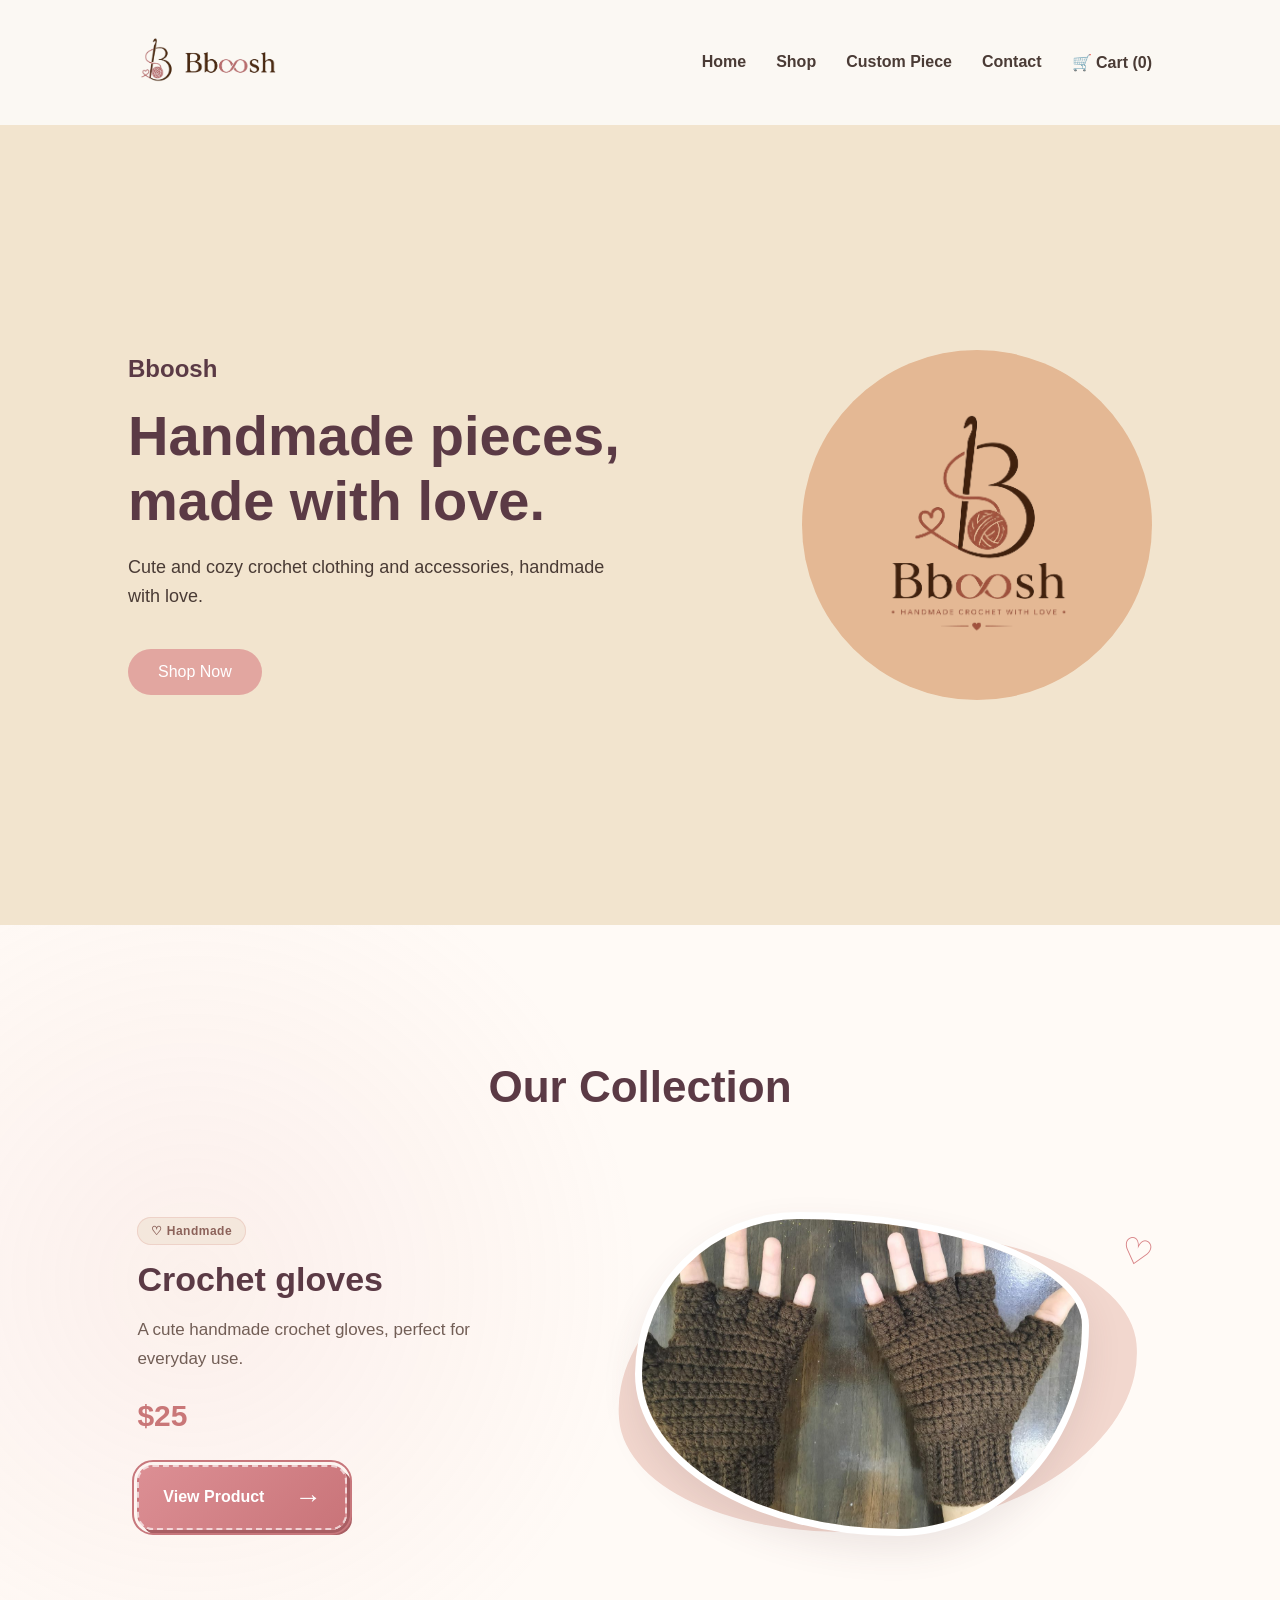
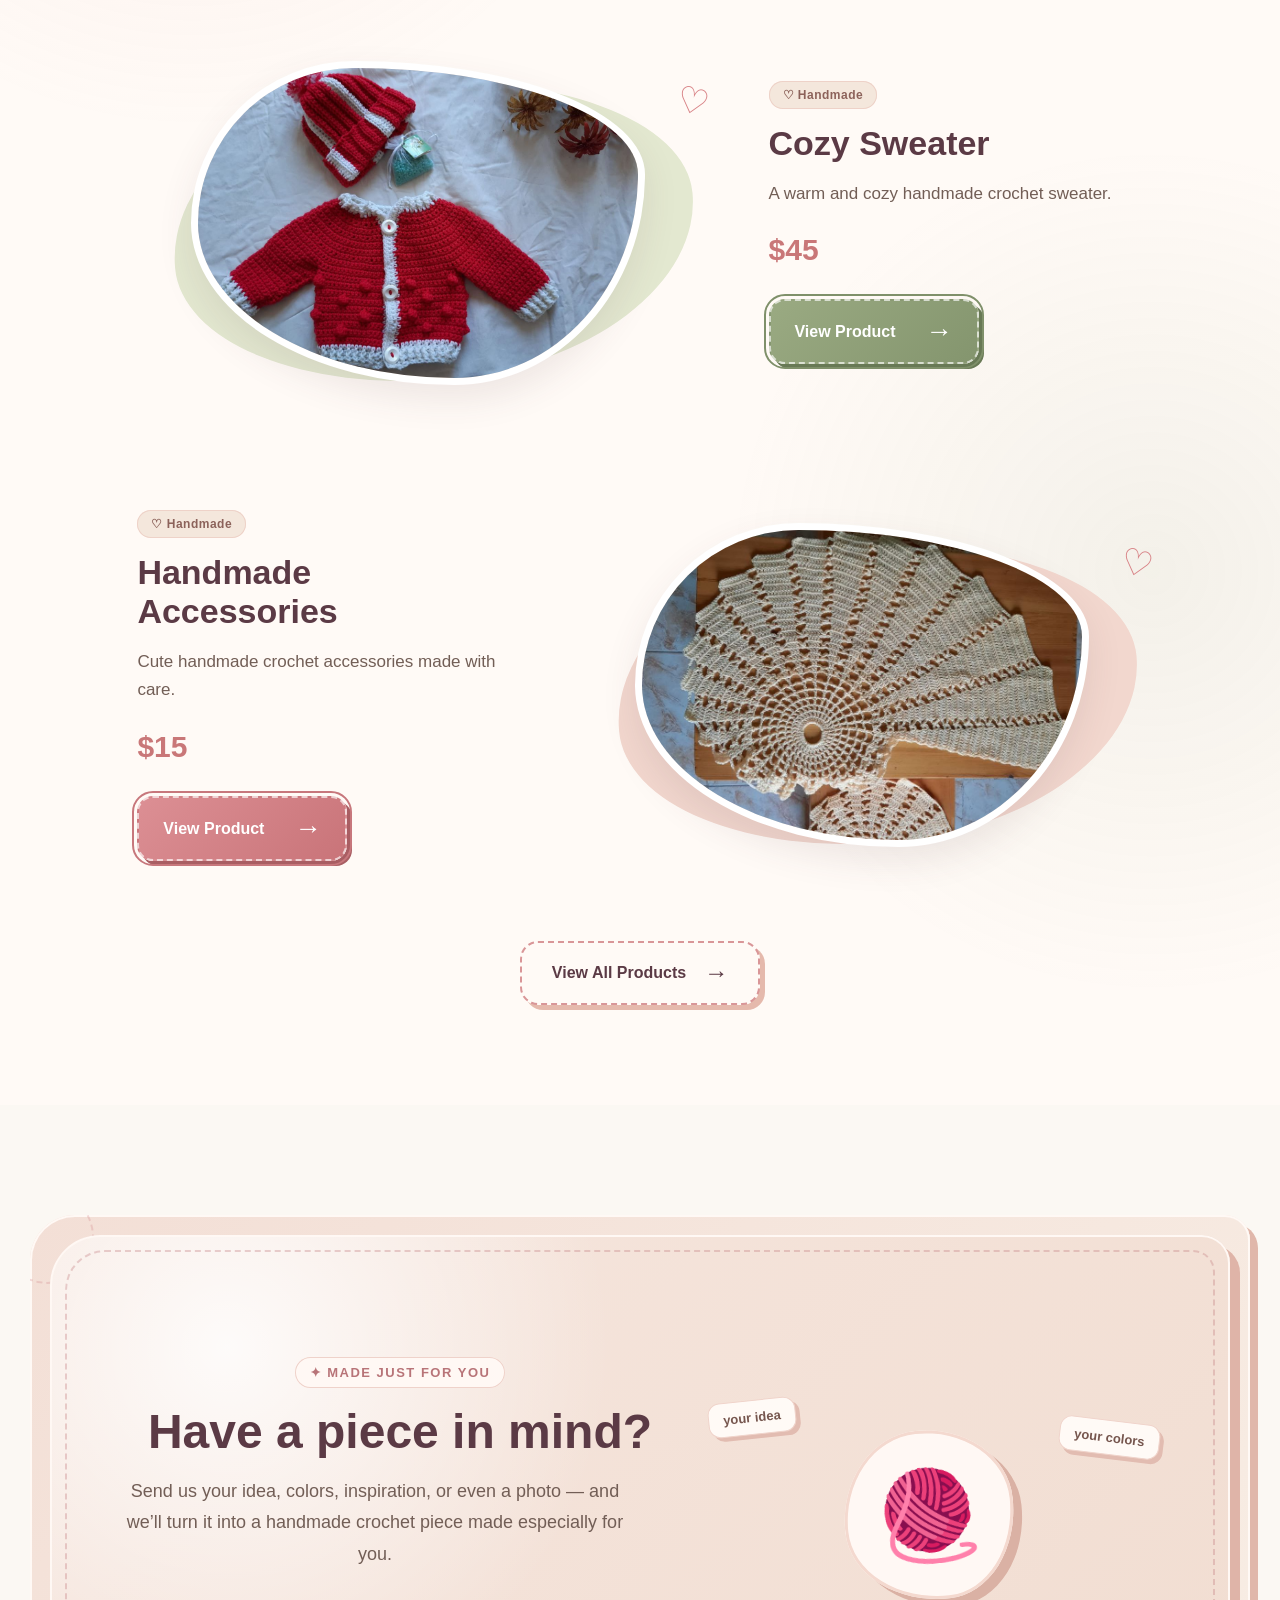
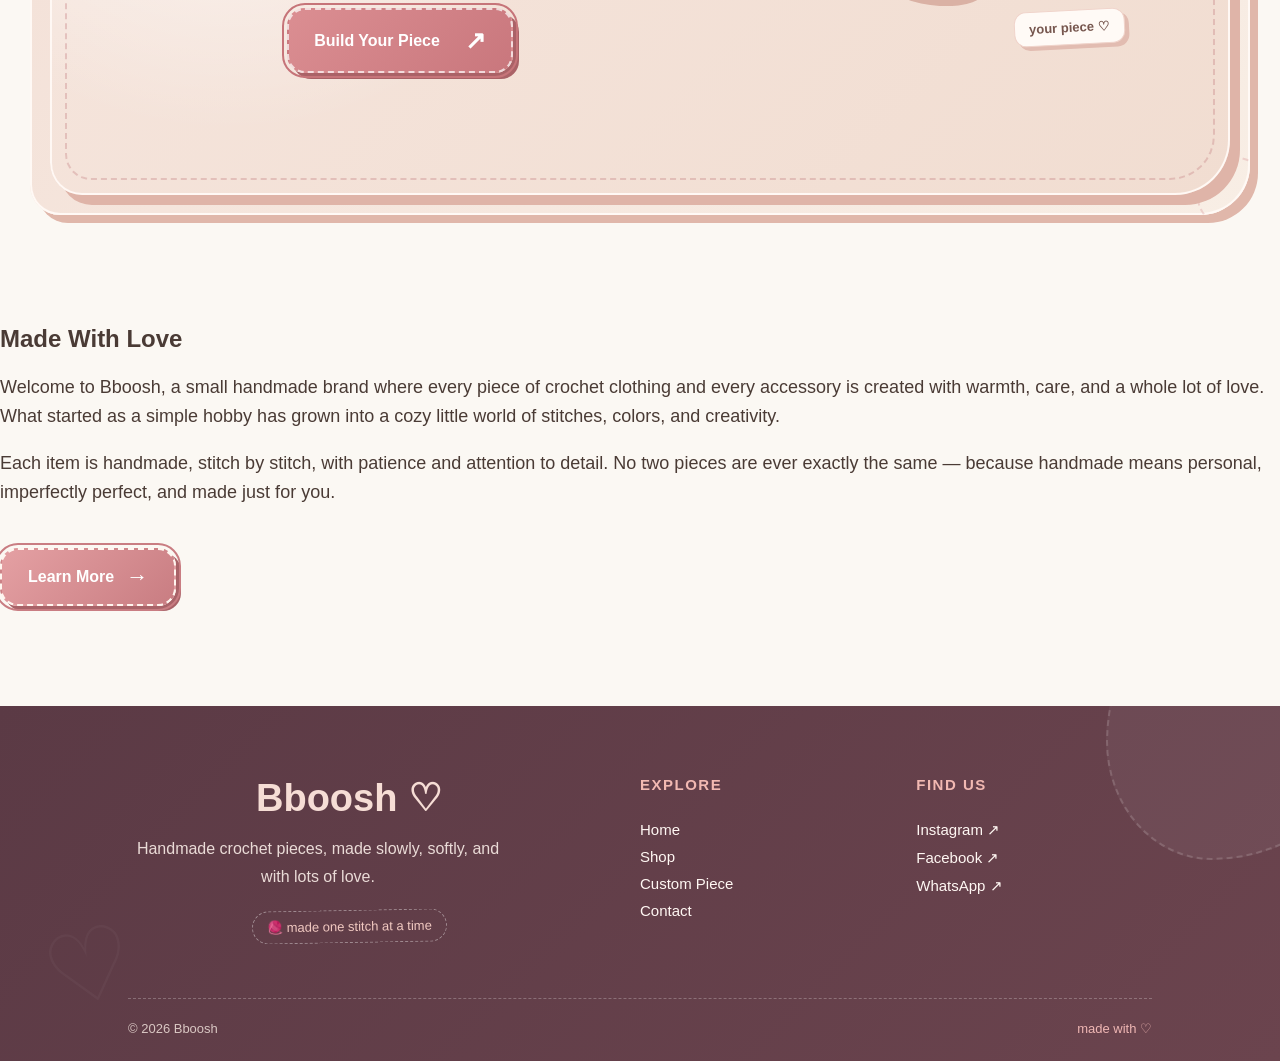
==== index.html @ 1521b321 "Add files via upload" ====
<!DOCTYPE html>
<html>

<head>
    <title>Bboosh</title>
    <link rel="stylesheet" href="style.css">
</head>

<body>
  <nav class="navbar">
    <div class="nav-container">

       <a href="index.html" class="logo">
    <img src="images/bboosh-logo.png" alt="Bboosh Logo">
</a>

        <button class="hamburger" onclick="toggleMenu()">☰</button>

        <ul class="nav-links" id="navLinks">
            <li><a href="index.html">Home</a></li>
    <li><a href="shop.html">Shop</a></li>
    <li><a href="custom-order.html">Custom Piece</a></li>
           <a href="contact.html">Contact</a>
           <li>
    <a href="cart.html">
        🛒 Cart (<span id="cartCount">0</span>)
    </a>
</li>
        </ul>

    </div>
</nav>
    <section class="hero">

        <div class="hero-text">

            <div class="brand">Bboosh</div>

            <h1>
                Handmade pieces,
                made with love.
            </h1>

            <p>
                Cute and cozy crochet clothing
                and accessories, handmade with love.
            </p>

            <a href="#" class="shop-btn">
                Shop Now
            </a>

        </div>

       <div class="hero-image">
    <img class="hero-logo" src="images/hero-logo.png" alt="Bboosh">
</div>

    </section>
    <section class="products-section">
  <h2 class="section-title">Our Collection</h2>

  <div class="products-container" id="productsContainer">
  </div>
  <div class="view-all-wrapper">
    <a href="shop.html" class="view-all-btn">
        View All Products
        <span>→</span>
    </a>
</div>
</section>
<section class="custom-order-section">

    <div class="custom-order-orbit orbit-one"></div>
    <div class="custom-order-orbit orbit-two"></div>

    <div class="custom-order-card">

        <div class="custom-order-copy">

            <span class="custom-kicker">
                ✦ Made Just For You
            </span>

            <h2>
                Have a piece in mind?
            </h2>

            <p>
                Send us your idea, colors, inspiration,
                or even a photo — and we’ll turn it into
                a handmade crochet piece made especially for you.
            </p>

            <a href="custom-order.html" class="custom-order-btn">
                <span>Build Your Piece</span>
                <span class="custom-arrow">↗</span>
            </a>

        </div>

        <div class="custom-order-art">

            <div class="yarn-ball">
                🧶
            </div>

            <div class="floating-note note-one">
                your idea
            </div>

            <div class="floating-note note-two">
                your colors
            </div>

            <div class="floating-note note-three">
                your piece ♡
            </div>

        </div>

    </div>

</section>
<section class="about-section">
  <h2 class="section-title">Made With Love</h2>

  <p class="about-intro">
    Welcome to Bboosh, a small handmade brand where every piece of crochet clothing and every accessory is created with warmth, care, and a whole lot of love. What started as a simple hobby has grown into a cozy little world of stitches, colors, and creativity.
  </p>

  <p class="about-craft">
    Each item is handmade, stitch by stitch, with patience and attention to detail. No two pieces are ever exactly the same — because handmade means personal, imperfectly perfect, and made just for you.
  </p>

  <button class="learn-more-btn">Learn More</button>
</section>
<footer class="bboosh-footer">

    <div class="footer-top">

        <div class="footer-brand">
            <h2>Bboosh ♡</h2>

            <p>
                Handmade crochet pieces,
                made slowly, softly,
                and with lots of love.
            </p>

            <span class="footer-note">
                🧶 made one stitch at a time
            </span>
        </div>


        <div class="footer-links">
            <h3>Explore</h3>

            <a href="index.html">Home</a>
            <a href="shop.html">Shop</a>
            <a href="custom-order.html">Custom Piece</a>
            <a href="contact.html">Contact</a>
        </div>


        <div class="footer-socials">
            <h3>Find us</h3>

            <a
                href="https://www.instagram.com/sujoodbbosha?igsi=bWh5a3o1Z3ljc2N4"
                target="_blank"
            >
                Instagram ↗
            </a>

            <a
                href="https://www.facebook.com/sigood.bbosha"
                target="_blank"
            >
                Facebook ↗
            </a>

            <a
                href="https://wa.me/201503542454"
                target="_blank"
            >
                WhatsApp ↗
            </a>
        </div>

    </div>


    <div class="footer-bottom">

        <span>
            © 2026 Bboosh
        </span>

        <span class="footer-heart">
            made with ♡
        </span>

    </div>

</footer>
<script>
function toggleMenu() {
    document.getElementById("navLinks").classList.toggle("show");
}
</script>
<script src="products.js"></script>
<script src="script.js"></script>

</body>
</html>
---- style.css ----
body {
    margin: 0;
    font-family: Arial, sans-serif;
    background-color: #fbf8f3;
    color: #4a3b35;
}

.hero {
    min-height: 80vh;
    display: flex;
    align-items: center;
    justify-content: space-between;
    padding: 40px 10%;
    background-color: #f2e4ce;
}

.hero-text {
    max-width: 500px;
}

.brand {
    font-size: 24px;
    font-weight: bold;
    color: #5b3a45;
}

h1 {
    font-size: 56px;
    color: #5b3a45;
    margin: 20px 0;
}

p {
    font-size: 18px;
    line-height: 1.6;
}
.product-image-placeholder {
    width: 100%;
    height: 320px;
    background-color: #f2e4ce;
    border-radius: 18px;
    overflow: hidden;
    margin-bottom: 20px;
}

.product-image-placeholder img {
    width: 100%;
    height: 100%;
    object-fit: cover;
    object-position: center;
    display: block;
}
.shop-btn {
    display: inline-block;
    margin-top: 20px;
    padding: 14px 30px;
    background-color: #e2a6a0;
    color: white;
    text-decoration: none;
    border-radius: 30px;
}

.hero-image {
    width: 350px;
    height: 350px;
    border-radius: 50%;
    background-color: #e4b894;
    overflow: hidden;

    display: flex;
    align-items: center;
    justify-content: center;
}

.hero-image img {
    width: 85%;
    height: 85%;
    object-fit: contain;
    display: block;
    mix-blend-mode: multiply;
}
.navbar {
    background-color: #fbf8f3;
    padding: 20px 10%;
}

.nav-container {
    display: flex;
    align-items: center;
    justify-content: space-between;
}

.logo {
    font-size: 28px;
    font-weight: bold;
    color: #5b3a45;
    text-decoration: none;
}
.logo img {
    height: 85px;
    width: auto;
    display: block;
}
.nav-links {
    display: flex;
    gap: 30px;
    list-style: none;
    margin: 0;
    padding: 0;
}

.nav-links a {
    color: #4a3b35;
    text-decoration: none;
    font-weight: bold;
}

.hamburger {
    display: none;
}

@media (max-width: 768px) {

    .hamburger {
        display: block;
        border: none;
        background: none;
        font-size: 30px;
        color: #5b3a45;
        cursor: pointer;
    }

    .nav-container {
        position: relative;
    }

    .nav-links {
        display: none;
        position: absolute;
        right: 0;
        top: 60px;
        flex-direction: column;
        gap: 15px;
        padding: 20px;
        width: 180px;
        background-color: #fbf8f3;
        border-radius: 15px;
        z-index: 100;
    }

    .nav-links.show {
        display: flex;
    }
}
footer {
    background-color: #5b3a45;
    color: white;
    text-align: center;
    padding: 50px 20px;
}

footer h2 {
    font-size: 32px;
    margin-bottom: 25px;
}

footer nav {
    display: flex;
    justify-content: center;
    gap: 25px;
    margin-bottom: 25px;
}

footer nav a {
    color: white;
    text-decoration: none;
    font-weight: bold;
}

footer nav a:hover {
    color: #e2a6a0;
}

footer p {
    margin: 10px 0;
}
/* =================================
   BBOOSH PRODUCTS
================================= */

.products-section {
    position: relative;

    padding: 100px 8%;

    background:
        radial-gradient(
            circle at 15% 20%,
            rgba(226, 166, 160, 0.12),
            transparent 25%
        ),
        radial-gradient(
            circle at 90% 70%,
            rgba(143, 163, 119, 0.10),
            transparent 25%
        ),
        #fffaf6;

    overflow: hidden;
}


/* Section title */

.products-section .section-title {
    text-align: center;

    font-size: 44px;
    color: #5b3a45;

    margin-bottom: 75px;
}


/* Product list */

.products-container {
    max-width: 1150px;

    margin: 0 auto;

    display: flex;
    flex-direction: column;

    gap: 75px;
}


/* Product row */

.product-card {
    position: relative;

    display: grid;

    grid-template-columns:
        minmax(280px, 0.8fr)
        minmax(380px, 1.2fr);

    align-items: center;

    gap: 70px;

    padding: 25px 35px;

    background: transparent;

    border-radius: 35px;
}


/* Alternate product layout */

.product-card:nth-child(even) {
    grid-template-columns:
        minmax(380px, 1.2fr)
        minmax(280px, 0.8fr);
}

.product-card:nth-child(even) .product-info {
    order: 2;
}

.product-card:nth-child(even) .product-image-wrap {
    order: 1;
}


/* PRODUCT INFO */

.product-info {
    position: relative;
    z-index: 2;
}


/* Handmade badge */

.product-badge {
    display: inline-block;

    margin-bottom: 15px;

    padding: 7px 14px;

    background-color: #f4e7dc;

    color: #8c625a;

    border-radius: 999px;

    font-size: 12px;
    font-weight: bold;

    letter-spacing: 0.5px;

    box-shadow:
        inset 0 0 0 1px #eed2c8;
}


/* Product name */

.product-name {
    color: #5b3a45;

    font-size: 34px;

    margin: 0 0 14px;
}


/* Description */

.product-description {
    max-width: 380px;

    color: #725e56;

    font-size: 17px;

    line-height: 1.7;

    margin-bottom: 18px;
}


/* Price */

.product-price {
    font-size: 30px;

    color: #c97778;

    font-weight: bold;

    margin: 0 0 25px;
}


/* VIEW PRODUCT */

.view-product-btn {
    position: relative;

    display: inline-flex;

    align-items: center;
    justify-content: center;

    gap: 30px;

    min-width: 210px;

    padding: 15px 22px;

    border: 2px dashed rgba(255, 255, 255, 0.65);

    outline: 2px solid #c7777c;

    outline-offset: 3px;

    border-radius: 16px;

    background:
        linear-gradient(
            135deg,
            #dc8f94,
            #c97479
        );

    color: white;

    font-size: 16px;

    font-weight: bold;

    cursor: pointer;

    box-shadow:
        5px 5px 0 #a95e63;

    transition:
        transform 0.2s ease,
        box-shadow 0.2s ease;
}


.view-product-btn:hover {
    transform:
        translateY(-4px)
        rotate(-1deg);

    box-shadow:
        8px 8px 0 #a95e63;
}


.view-product-btn:active {
    transform: translateY(2px);

    box-shadow:
        2px 2px 0 #a95e63;
}


/* Arrow */

.button-arrow {
    font-size: 27px;

    transition: transform 0.2s ease;
}


.view-product-btn:hover .button-arrow {
    transform: translateX(7px);
}


/* IMAGE AREA */

.product-image-wrap {
    position: relative;

    display: flex;

    align-items: center;
    justify-content: center;
}


/* Background blob */

.product-image-wrap::before {
    content: "";

    position: absolute;

    width: 93%;
    height: 92%;

    background-color: #f2d7ce;

    border-radius:
        45% 55% 50% 50%
        / 55% 45% 55% 45%;

    transform:
        rotate(-5deg)
        translate(15px, 10px);

    z-index: 0;
}


/* Image container */

.product-image-blob {
    position: relative;

    z-index: 1;

    width: 440px;
    height: 310px;

    border-radius:
        36% 64% 42% 58%
        / 50% 35% 65% 50%;

    overflow: hidden;

    background-color: #f5e7dc;

    border: 7px solid white;

    box-shadow:
        0 15px 35px
        rgba(91, 58, 69, 0.10);
}


/* Image */

.product-image-blob img {
    width: 100%;
    height: 100%;

    object-fit: cover;

    display: block;
}


/* Little heart doodle */

.product-doodle {
    position: absolute;

    right: -10px;
    top: 20px;

    z-index: 5;

    color: #d77f83;

    font-size: 36px;

    transform: rotate(15deg);
}
.product-card:nth-child(even)
.product-image-wrap::before {
    background-color: #e3e8d0;
}

.product-card:nth-child(even)
.view-product-btn {
    background:
        linear-gradient(
            135deg,
            #9aaa82,
            #84956e
        );

    outline-color: #7f906a;

    box-shadow:
        5px 5px 0 #687955;
}

.product-card:nth-child(even)
.view-product-btn:hover {
    box-shadow:
        8px 8px 0 #687955;
}

/* Product information */

.product-page-info {
    max-width: 450px;
}

.product-page-info h1 {
    font-size: 45px;
    color: #5b3a45;
    margin-bottom: 20px;
}

#productDescription {
    font-size: 18px;
    line-height: 1.7;
    margin-bottom: 25px;
}

#productPrice {
    font-size: 28px;
    font-weight: bold;
    color: #5b3a45;
    margin-bottom: 30px;
}

/* Add to cart button */

.add-cart-btn {
    border: none;
    background-color: #e2a6a0;
    color: white;

    padding: 15px 35px;
    border-radius: 30px;

    font-size: 17px;
    font-weight: bold;
    cursor: pointer;

    transition: 0.2s;
}

.add-cart-btn:hover {
    background-color: #cf8b85;
    transform: translateY(-2px);
}
.quantity-controls {
    display: flex;
    align-items: center;
    gap: 12px;
    margin: 15px 0;
}

.quantity-controls button {
    width: 42px;
    height: 42px;

    border: none;
    border-radius: 14px;

    background-color: #f2e4ce;
    color: #5b3a45;

    font-size: 22px;
    font-weight: bold;

    cursor: pointer;

    box-shadow:
        3px 3px 0 #d7b8a6,
        inset 0 0 0 2px #fff8f2;

    transition: 0.2s ease;
}

.quantity-controls button:hover {
    transform: translateY(-3px) rotate(-2deg);

    background-color: #e2a6a0;
    color: white;

    box-shadow:
        5px 5px 0 #c88f89,
        inset 0 0 0 2px #fff8f2;
}

.quantity-controls button:active {
    transform: translateY(1px);
    box-shadow:
        1px 1px 0 #c88f89;
}

.quantity-controls span {
    min-width: 38px;
    text-align: center;

    font-size: 18px;
    font-weight: bold;

    background-color: #fffaf5;
    color: #5b3a45;

    padding: 8px 12px;
    border-radius: 12px;

    border: 2px dashed #e2a6a0;
}

.remove-btn {
    border: none;

    background-color: transparent;
    color: #b65f62;

    font-size: 14px;
    font-weight: bold;

    padding: 8px 14px;

    border-radius: 999px;

    border: 2px dashed #d98b8f;

    cursor: pointer;

    transition: 0.2s ease;
}

.remove-btn:hover {
    background-color: #d98b8f;
    color: white;

    transform: rotate(-2deg) scale(1.04);
}
.cart-page {
    max-width: 1100px;
    margin: 70px auto;
    padding: 0 25px;
}

.cart-page > h1 {
    color: #5b3a45;
    font-size: 42px;
    margin-bottom: 40px;
}

#cartItems {
    display: flex;
    flex-direction: column;
    gap: 22px;
}

.cart-item {
    display: flex;
    align-items: center;
    gap: 25px;

    background-color: #fffaf6;
    padding: 20px;

    border-radius: 24px;

    box-shadow:
        0 10px 30px rgba(91, 58, 69, 0.08),
        inset 0 0 0 2px #f4dfd6;
}

.cart-item img {
    width: 130px;
    height: 130px;

    object-fit: contain;

    background-color: #f5e7dc;

    border-radius: 20px;
    padding: 10px;
}

.cart-item-info {
    flex: 1;
}

.cart-item-info h3 {
    color: #5b3a45;
    font-size: 24px;
    margin-bottom: 8px;
}

.cart-item-info p {
    font-weight: bold;
    color: #7a5b50;
}

.cart-summary {
    margin-top: 35px;
    margin-left: auto;

    max-width: 360px;

    background-color: #f2e4ce;

    padding: 28px;

    border-radius: 26px;

    box-shadow:
        6px 6px 0 #dfb9ad,
        inset 0 0 0 2px #fff8f3;
}

.summary-label {
    font-size: 14px;
    text-transform: uppercase;
    letter-spacing: 2px;

    color: #9a7569;

    margin-bottom: 10px;
}

.cart-summary h2 {
    color: #5b3a45;
    margin-bottom: 22px;
}

.checkout-btn {
    width: 100%;

    border: none;
    border-radius: 18px;

    padding: 16px;

    background-color: #d98b8f;
    color: white;

    font-size: 16px;
    font-weight: bold;

    cursor: pointer;

    box-shadow:
        4px 4px 0 #b96f73,
        inset 0 0 0 2px #f7c9cb;

    transition: 0.2s ease;
}

.checkout-btn:hover {
    transform: translateY(-3px) rotate(-1deg);

    box-shadow:
        6px 6px 0 #b96f73,
        inset 0 0 0 2px #f7c9cb;
}

.checkout-btn:active {
    transform: translateY(1px);

    box-shadow:
        2px 2px 0 #b96f73;
}
.checkout-page {
    max-width: 760px;
    margin: 70px auto;
    padding: 0 25px;
}

.checkout-header {
    text-align: center;
    margin-bottom: 40px;
}

.checkout-eyebrow {
    color: #c47e82;
    font-weight: bold;
    letter-spacing: 1px;
}

.checkout-header h1 {
    color: #5b3a45;
    font-size: 42px;
    margin: 10px 0 15px;
}

.checkout-header p {
    color: #7a625a;
}

.checkout-form {
    background-color: #fffaf6;
    padding: 35px;
    border-radius: 28px;

    box-shadow:
        7px 7px 0 #e0b8ad,
        inset 0 0 0 2px #f5ddd5;
}

.form-group {
    margin-bottom: 22px;
}

.form-group label {
    display: block;
    margin-bottom: 8px;

    color: #5b3a45;
    font-weight: bold;
}

.form-group input,
.form-group textarea {
    width: 100%;
    box-sizing: border-box;

    padding: 14px 16px;

    border: 2px solid #ecd4ca;
    border-radius: 16px;

    background-color: #fffdfb;

    font: inherit;
    color: #4a3b35;

    outline: none;

    transition: 0.2s;
}

.form-group input:focus,
.form-group textarea:focus {
    border-color: #d98b8f;

    box-shadow:
        0 0 0 4px rgba(217, 139, 143, 0.15);

    transform: translateY(-1px);
}

.place-order-btn {
    width: 100%;

    border: none;
    padding: 17px;

    border-radius: 18px;

    background-color: #d98b8f;
    color: white;

    font-size: 17px;
    font-weight: bold;

    cursor: pointer;

    box-shadow:
        5px 5px 0 #b96f73,
        inset 0 0 0 2px #f8c7ca;

    transition: 0.2s;
}

.place-order-btn:hover {
    transform: translateY(-3px) rotate(-0.5deg);

    box-shadow:
        7px 7px 0 #b96f73,
        inset 0 0 0 2px #f8c7ca;
}
@media (max-width: 800px) {

    .products-section {
        padding: 70px 20px;
    }

    .products-section .section-title {
        font-size: 34px;
        margin-bottom: 50px;
    }

    .products-container {
        gap: 80px;
    }

    .product-card,
    .product-card:nth-child(even) {
        display: flex;

        flex-direction: column;

        gap: 35px;

        text-align: center;

        padding: 10px;
    }

    .product-card:nth-child(even)
    .product-info,
    .product-card:nth-child(even)
    .product-image-wrap {
        order: initial;
    }

    .product-description {
        margin-left: auto;
        margin-right: auto;
    }

    .product-image-blob {
        width: min(90vw, 400px);

        height: 280px;
    }

    .product-doodle {
        right: 5px;
    }
}
.learn-more-btn {
    display: inline-flex;
    align-items: center;
    gap: 12px;

    margin-top: 24px;
    padding: 14px 26px;

    border: 2px dashed #fff4ee;
    outline: 2px solid #c97d82;
    outline-offset: 3px;

    border-radius: 18px;

    background: linear-gradient(
        135deg,
        #e4a0a3,
        #c97d82
    );

    color: white;

    font-size: 16px;
    font-weight: bold;

    cursor: pointer;

    box-shadow:
        5px 5px 0 #a96368;

    transition:
        transform 0.2s ease,
        box-shadow 0.2s ease,
        background 0.2s ease;
}

.learn-more-btn::after {
    content: "→";
    font-size: 22px;
    transition: transform 0.2s ease;
}

.learn-more-btn:hover {
    transform: translateY(-4px) rotate(-1deg);

    box-shadow:
        8px 8px 0 #a96368;

    background: linear-gradient(
        135deg,
        #e8aaa9,
        #cf8589
    );
}

.learn-more-btn:hover::after {
    transform: translateX(6px);
}

.learn-more-btn:active {
    transform: translateY(1px);

    box-shadow:
        2px 2px 0 #a96368;
}
.view-all-wrapper {
    display: flex;
    justify-content: center;
    margin-top: 55px;
}

.view-all-btn {
    display: inline-flex;
    align-items: center;
    gap: 18px;

    padding: 16px 30px;

    text-decoration: none;

    color: #5b3a45;
    background-color: #fffaf6;

    border: 2px dashed #d99698;
    border-radius: 18px;

    font-size: 16px;
    font-weight: bold;

    box-shadow:
        5px 5px 0 #e5b9ac;

    transition: 0.2s ease;
}

.view-all-btn span {
    font-size: 24px;
    transition: transform 0.2s ease;
}

.view-all-btn:hover {
    transform: translateY(-4px) rotate(-1deg);

    background-color: #f5e3df;

    box-shadow:
        8px 8px 0 #ddb0a4;
}

.view-all-btn:hover span {
    transform: translateX(7px);
}
.custom-order-section {
    max-width: 1100px;
    margin: 100px auto;
    padding: 60px;

    position: relative;
    overflow: hidden;

    text-align: center;

    background:
        linear-gradient(
            135deg,
            #f3dfd6,
            #f8eee5
        );

    border-radius:
        45px 25px 50px 30px;

    box-shadow:
        8px 8px 0 #e0b7aa,
        inset 0 0 0 2px #fff9f5;
}

.custom-order-content {
    max-width: 700px;
    margin: auto;

    position: relative;
    z-index: 2;
}

.custom-order-label {
    display: inline-block;

    padding: 7px 15px;
    margin-bottom: 10px;

    border-radius: 999px;

    background-color: #fff8f4;

    color: #b47276;

    font-size: 13px;
    font-weight: bold;

    letter-spacing: 1.5px;
    text-transform: uppercase;
}

.custom-order-section h2 {
    margin: 12px 0;

    color: #5b3a45;

    font-size: 40px;
}

.custom-order-section p {
    color: #725d55;

    line-height: 1.7;
}

.custom-order-btn {
    display: inline-flex;
    align-items: center;
    gap: 14px;

    margin-top: 22px;
    padding: 15px 25px;

    border-radius: 18px;

    background-color: #d7898d;
    color: white;

    text-decoration: none;
    font-weight: bold;

    border: 2px dashed #ffe8e3;

    box-shadow:
        5px 5px 0 #af666a;

    transition: 0.2s ease;
}

.custom-order-btn:hover {
    transform:
        translateY(-4px)
        rotate(-1deg);

    box-shadow:
        8px 8px 0 #af666a;
}

.custom-order-decoration span:first-child {
    position: absolute;

    top: 25px;
    left: 45px;

    font-size: 55px;

    color: #d88b8f;

    transform: rotate(-15deg);
}

.custom-order-decoration span:last-child {
    position: absolute;

    bottom: 20px;
    right: 45px;

    font-size: 55px;

    opacity: 0.6;

    transform: rotate(12deg);
}
/* =========================
   CUSTOM ORDER HOME SECTION
========================= */

.custom-order-section {
    position: relative;
    max-width: 1180px;
    margin: 110px auto;
    padding: 20px;
}

.custom-order-card {
    position: relative;
    overflow: hidden;

    min-height: 430px;

    display: grid;
    grid-template-columns: 1.1fr 0.9fr;
    align-items: center;

    padding: 65px;

    background:
        radial-gradient(
            circle at 15% 20%,
            rgba(255,255,255,0.85),
            transparent 35%
        ),
        linear-gradient(
            135deg,
            #f6e6de,
            #f1ddd1
        );

    border-radius:
        50px 28px 55px 32px;

    box-shadow:
        10px 10px 0 #dfb4a8,
        inset 0 0 0 2px #fff8f4;
}

.custom-order-card::before {
    content: "";

    position: absolute;
    inset: 15px;

    border: 2px dashed rgba(196, 126, 130, 0.35);

    border-radius:
        40px 22px 45px 26px;

    pointer-events: none;
}

.custom-order-copy {
    position: relative;
    z-index: 3;
    max-width: 570px;
}

.custom-kicker {
    display: inline-flex;
    align-items: center;

    padding: 8px 15px;

    margin-bottom: 14px;

    background-color: #fff8f4;

    border-radius: 999px;

    color: #b87478;

    font-size: 13px;
    font-weight: bold;

    letter-spacing: 1.5px;
    text-transform: uppercase;

    box-shadow:
        inset 0 0 0 1px #efd2ca;
}

.custom-order-copy h2 {
    margin: 5px 0 18px;

    font-size: 48px;
    line-height: 1.05;

    color: #5b3a45;
}

.custom-order-copy p {
    max-width: 520px;

    color: #725e56;

    font-size: 18px;
    line-height: 1.75;
}

.custom-order-btn {
    display: inline-flex;
    align-items: center;

    gap: 25px;

    margin-top: 20px;
    padding: 16px 25px;

    text-decoration: none;

    background:
        linear-gradient(
            135deg,
            #db8e92,
            #c9777d
        );

    color: white;

    border-radius: 18px;

    border: 2px dashed rgba(255,255,255,0.7);

    outline: 2px solid #c67479;
    outline-offset: 3px;

    font-weight: bold;

    box-shadow:
        6px 6px 0 #aa6267;

    transition: 0.2s ease;
}

.custom-order-btn:hover {
    transform:
        translateY(-5px)
        rotate(-1deg);

    box-shadow:
        9px 9px 0 #aa6267;
}

.custom-arrow {
    font-size: 25px;

    transition: 0.2s ease;
}

.custom-order-btn:hover .custom-arrow {
    transform:
        translate(5px, -5px);
}


/* RIGHT ART */

.custom-order-art {
    position: relative;

    min-height: 300px;

    display: flex;
    align-items: center;
    justify-content: center;
}

.yarn-ball {
    width: 170px;
    height: 170px;

    display: flex;
    align-items: center;
    justify-content: center;

    border-radius:
        47% 53% 43% 57%
        / 55% 45% 55% 45%;

    background-color: #fff8f4;

    font-size: 88px;

    transform: rotate(-6deg);

    box-shadow:
        8px 8px 0 #dab1a4,
        inset 0 0 0 3px #f4d9cf;

    animation:
        yarnFloat 4s ease-in-out infinite;
}

@keyframes yarnFloat {

    0%,
    100% {
        transform:
            translateY(0)
            rotate(-6deg);
    }

    50% {
        transform:
            translateY(-10px)
            rotate(-2deg);
    }
}


/* Floating notes */

.floating-note {
    position: absolute;

    padding: 9px 14px;

    border-radius: 12px;

    background-color: #fffaf6;

    color: #76564e;

    font-size: 13px;
    font-weight: bold;

    box-shadow:
        4px 4px 0 #e2bcb1;

    border: 1px solid #f0d4cb;
}

.note-one {
    top: 35px;
    left: 15px;

    transform: rotate(-6deg);
}

.note-two {
    top: 55px;
    right: 5px;

    transform: rotate(7deg);
}

.note-three {
    bottom: 20px;
    right: 40px;

    transform: rotate(-3deg);
}


/* Decorative circles */

.custom-order-orbit {
    position: absolute;

    border-radius: 50%;

    border: 2px dashed
        rgba(213, 139, 143, 0.3);

    pointer-events: none;
}

.orbit-one {
    width: 90px;
    height: 90px;

    left: -30px;
    top: -25px;
}

.orbit-two {
    width: 70px;
    height: 70px;

    right: -20px;
    bottom: -15px;
}


/* MOBILE */

@media (max-width: 850px) {

    .custom-order-card {
        grid-template-columns: 1fr;

        gap: 45px;

        padding: 45px 25px;

        text-align: center;
    }

    .custom-order-copy {
        margin: auto;
    }

    .custom-order-copy h2 {
        font-size: 38px;
    }

    .custom-order-copy p {
        margin-left: auto;
        margin-right: auto;
    }

    .custom-order-btn {
        justify-content: center;
    }

    .custom-order-art {
        min-height: 250px;
    }

    .yarn-ball {
        width: 145px;
        height: 145px;

        font-size: 75px;
    }
}
/* =========================
/* MAIN CARD */

.builder-card {
    position: relative;

    padding: 55px;

    background-color: #fffaf6;

    border-radius:
        40px 28px 48px 30px;

    box-shadow:
        10px 10px 0 #e2b9ad,
        inset 0 0 0 2px #f5ddd5;
}


/* EACH STEP */

.builder-step {
    position: relative;

    margin-bottom: 55px;

    padding-left: 70px;
}

.builder-step:not(:last-of-type)::after {
    content: "";

    position: absolute;

    left: 24px;
    top: 58px;

    width: 2px;
    height: calc(100% + 30px);

    border-left: 2px dashed #e5b8ad;
}


/* STEP NUMBER */

.step-number {
    position: absolute;

    left: 0;
    top: -5px;

    width: 48px;
    height: 48px;

    display: flex;
    align-items: center;
    justify-content: center;

    background-color: #f2ddd4;

    color: #a86569;

    border-radius:
        45% 55% 50% 50%
        / 55% 45% 55% 45%;

    font-weight: bold;

    box-shadow:
        3px 3px 0 #deb4a8;
}

.builder-step h2 {
    margin: 0 0 20px;

    color: #5b3a45;

    font-size: 25px;
}


/* PIECE OPTIONS */

.piece-options {
    display: grid;

    grid-template-columns:
        repeat(4, 1fr);

    gap: 15px;
}

.piece-option {
    min-height: 120px;

    display: flex;
    flex-direction: column;

    align-items: center;
    justify-content: center;

    gap: 10px;

    border: 2px dashed #e2b5ab;

    border-radius: 22px;

    background-color: #fffdfb;

    color: #684a43;

    font-size: 30px;

    cursor: pointer;

    transition: 0.2s ease;
}

.piece-option span {
    font-size: 14px;
    font-weight: bold;
}

.piece-option:hover {
    transform:
        translateY(-5px)
        rotate(-1deg);

    background-color: #f5e4dc;

    box-shadow:
        5px 5px 0 #ddb2a7;
}


/* INPUTS */

.builder-step input[type="text"],
.builder-step textarea {
    width: 100%;
    box-sizing: border-box;

    padding: 16px 18px;

    border: 2px solid #ecd3ca;

    border-radius: 18px;

    background-color: #fffdfb;

    color: #4a3b35;

    font: inherit;

    outline: none;

    transition: 0.2s ease;
}

.builder-step textarea {
    min-height: 150px;
    resize: vertical;
}

.builder-step input:focus,
.builder-step textarea:focus {
    border-color: #d68a8e;

    box-shadow:
        0 0 0 5px
        rgba(214, 138, 142, 0.12);

    transform: translateY(-2px);
}


/* UPLOAD */

.upload-box {
    min-height: 190px;

    display: flex;
    flex-direction: column;

    align-items: center;
    justify-content: center;

    text-align: center;

    gap: 8px;

    border: 2px dashed #d99a9c;

    border-radius:
        25px 35px 25px 35px;

    background:
        linear-gradient(
            135deg,
            #fffaf6,
            #f6e7df
        );

    cursor: pointer;

    transition: 0.2s ease;
}

.upload-box input {
    display: none;
}

.upload-box:hover {
    transform:
        translateY(-5px)
        rotate(-0.5deg);

    box-shadow:
        7px 7px 0 #e0b7ab;
}

.upload-icon {
    width: 50px;
    height: 50px;

    display: flex;
    align-items: center;
    justify-content: center;

    border-radius: 50%;

    background-color: #dd9194;

    color: white;

    font-size: 28px;
}

.upload-box strong {
    color: #5b3a45;
}

.upload-box small {
    color: #92766c;
}


/* SEND BUTTON */

.send-custom-order-btn {
    width: 100%;

    display: flex;
    align-items: center;
    justify-content: center;

    gap: 18px;

    padding: 18px;

    border: 2px dashed rgba(255,255,255,0.7);

    outline: 2px solid #c6767b;
    outline-offset: 3px;

    border-radius: 20px;

    background:
        linear-gradient(
            135deg,
            #dc8f94,
            #c9767c
        );

    color: white;

    font-size: 17px;
    font-weight: bold;

    cursor: pointer;

    box-shadow:
        6px 6px 0 #a95f64;

    transition: 0.2s ease;
}

.send-custom-order-btn:hover {
    transform:
        translateY(-5px)
        rotate(-0.5deg);

    box-shadow:
        9px 9px 0 #a95f64;
}

.send-custom-order-btn span {
    font-size: 24px;
}


/* MOBILE */

@media (max-width: 750px) {

    .custom-builder {
        padding: 15px;
    }

    .builder-header h1 {
        font-size: 42px;
    }

    .builder-card {
        padding: 35px 20px;
    }

    .builder-step {
        padding-left: 0;
    }

    .step-number {
        position: static;

        margin-bottom: 15px;
    }

    .builder-step::after {
        display: none;
    }

    .piece-options {
        grid-template-columns:
            repeat(2, 1fr);
    }
}
.piece-option.selected {
    background:
        linear-gradient(
            135deg,
            #f0d3ca,
            #e7bcb5
        );

    border-color: #c97b80;

    color: #5b3a45;

    transform:
        translateY(-6px)
        rotate(-1deg);

    box-shadow:
        6px 6px 0 #cf9990;
}

.piece-option.selected::after {
    content: "✓";

    position: absolute;

    top: 9px;
    right: 11px;

    width: 25px;
    height: 25px;

    display: flex;
    align-items: center;
    justify-content: center;

    border-radius: 50%;

    background-color: #5b3a45;
    color: white;

    font-size: 12px;
}

.piece-option {
    position: relative;
}
.upload-placeholder {
    display: flex;
    flex-direction: column;
    align-items: center;
    justify-content: center;

    gap: 8px;
}

.image-preview-container {
    display: none;

    width: 100%;

    flex-direction: column;
    align-items: center;

    gap: 15px;
}

.image-preview-container img {
    width: 100%;
    max-height: 350px;

    object-fit: contain;

    border-radius: 20px;

    box-shadow:
        6px 6px 0 #dfb5aa;
}

.change-image {
    padding: 8px 14px;

    background-color: #020100;
    color: #9d6669;

    border: 1px dashed #d59497;
    border-radius: 999px;

    font-size: 13px;
    font-weight: bold;
}
.active-link {
    position: relative;
    color: #c9787e !important;
}

.active-link::after {
    content: "♡";

    position: absolute;
    left: 50%;
    bottom: -20px;

    transform: translateX(-50%);

    color: #d98e92;
    font-size: 13px;
}
/* =========================
   CONTACT PAGE
========================= */

.contact-page {
    max-width: 1150px;
    margin: 80px auto 120px;
    padding: 30px;
}

.contact-heading {
    max-width: 760px;
    margin-bottom: 60px;
}

.contact-kicker {
    display: inline-block;

    padding: 8px 15px;

    background-color: #f3dfd6;

    color: #b96f73;

    border-radius: 999px;

    font-size: 13px;
    font-weight: bold;

    letter-spacing: 1.5px;

    text-transform: uppercase;
}

.contact-heading h1 {
    margin: 18px 0;

    max-width: 800px;

    font-size: 58px;
    line-height: 1.05;

    color: #5b3a45;
}

.contact-heading h1 span {
    color: #ce8186;
}

.contact-heading p {
    max-width: 620px;

    color: #765f57;

    line-height: 1.7;
}


/* GRID */

.contact-grid {
    display: grid;

    grid-template-columns:
        0.85fr 1.15fr;

    gap: 45px;

    align-items: start;
}


/* LEFT */

.contact-socials {
    display: flex;
    flex-direction: column;

    gap: 17px;
}

.contact-note {
    display: flex;
    gap: 16px;

    padding: 22px;

    background-color: #f2e4ce;

    border-radius:
        26px 18px 30px 20px;

    box-shadow:
        5px 5px 0 #dfb9aa;

    transform: rotate(-1deg);
}

.contact-note > span {
    font-size: 38px;
}

.contact-note strong {
    color: #5b3a45;

    font-size: 17px;
}

.contact-note p {
    margin: 5px 0 0;

    font-size: 14px;

    color: #80675e;
}


/* SOCIAL CARDS */

.social-card {
    position: relative;

    display: grid;

    grid-template-columns:
        52px 1fr auto;

    align-items: center;

    gap: 15px;

    padding: 16px 18px;

    text-decoration: none;

    background-color: #fffaf6;

    border: 2px dashed #e4b9af;

    border-radius:
        18px 24px 18px 24px;

    color: #5b3a45;

    box-shadow:
        4px 4px 0 #e6c1b6;

    transition: 0.2s ease;
}

.social-card:hover {
    transform:
        translateY(-5px)
        rotate(-0.7deg);

    background-color: #f6e6df;

    box-shadow:
        7px 7px 0 #ddb0a5;
}

.social-icon {
    width: 48px;
    height: 48px;

    display: flex;

    align-items: center;
    justify-content: center;

    border-radius:
        45% 55% 50% 50%
        / 55% 45% 55% 45%;

    background-color: #e7b6b0;

    color: white;

    font-size: 22px;
    font-weight: bold;
}

.social-card small {
    display: block;

    margin-bottom: 3px;

    color: #9b8177;
}

.social-card strong {
    font-size: 16px;
}

.social-arrow {
    font-size: 23px;

    transition: 0.2s ease;
}

.social-card:hover .social-arrow {
    transform:
        translate(4px, -4px);
}


/* FORM */

.contact-form-card {
    position: relative;

    padding: 42px;

    background:
        linear-gradient(
            135deg,
            #fffaf6,
            #f6e6de
        );

    border-radius:
        32px 22px 40px 25px;

    box-shadow:
        9px 9px 0 #dfb5aa;

    border:
        2px solid #f0d3ca;
}

.contact-form-card::before {
    content: "";

    position: absolute;

    inset: 12px;

    border:
        2px dashed rgba(201, 123, 128, 0.3);

    border-radius:
        25px 18px 32px 20px;

    pointer-events: none;
}

.form-stitch {
    position: relative;

    display: inline-block;

    margin-bottom: 15px;

    color: #b9787c;

    font-size: 13px;
    font-weight: bold;
}

.contact-form-card h2 {
    position: relative;

    margin-top: 0;

    color: #5b3a45;

    font-size: 30px;
}


/* FIELDS */

.contact-field {
    position: relative;

    margin-top: 22px;
}

.contact-field label {
    display: block;

    margin-bottom: 8px;

    color: #684d46;

    font-size: 14px;
    font-weight: bold;
}

.contact-field input,
.contact-field textarea {
    width: 100%;

    box-sizing: border-box;

    padding: 15px 17px;

    border:
        2px solid #ead0c7;

    border-radius: 16px;

    background-color: #fffdfb;

    color: #4a3b35;

    font: inherit;

    outline: none;

    transition: 0.2s ease;
}

.contact-field textarea {
    min-height: 160px;

    resize: vertical;
}

.contact-field input:focus,
.contact-field textarea:focus {
    border-color: #d88a8f;

    transform:
        translateY(-2px);

    box-shadow:
        0 0 0 5px
        rgba(216, 138, 143, 0.12);
}


/* SEND */

.contact-send-btn {
    position: relative;

    width: 100%;

    margin-top: 25px;

    display: flex;

    align-items: center;
    justify-content: center;

    gap: 15px;

    padding: 17px;

    border:
        2px dashed rgba(255,255,255,0.7);

    outline:
        2px solid #c7767b;

    outline-offset: 3px;

    border-radius: 18px;

    background:
        linear-gradient(
            135deg,
            #dd9095,
            #c8757b
        );

    color: white;

    font-size: 16px;
    font-weight: bold;

    cursor: pointer;

    box-shadow:
        6px 6px 0 #a95f64;

    transition: 0.2s ease;
}

.contact-send-btn:hover {
    transform:
        translateY(-5px)
        rotate(-0.5deg);

    box-shadow:
        9px 9px 0 #a95f64;
}


/* MOBILE */

@media (max-width: 800px) {

    .contact-grid {
        grid-template-columns: 1fr;
    }

    .contact-heading h1 {
        font-size: 42px;
    }

    .contact-form-card {
        padding: 30px 22px;
    }
}
/* =========================
   BBOOSH FOOTER
========================= */

.bboosh-footer {
    position: relative;

    margin-top: 100px;

    padding:
        70px 10%
        25px;

    background:
        linear-gradient(
            135deg,
            #5b3a45,
            #6b444e
        );

    color: white;

    overflow: hidden;
}


/* decorative handmade blob */

.bboosh-footer::before {
    content: "";

    position: absolute;

    width: 260px;
    height: 260px;

    right: -90px;
    top: -110px;

    border-radius:
        45% 55% 60% 40%
        / 55% 45% 55% 45%;

    background:
        rgba(255,255,255,0.05);

    border:
        2px dashed
        rgba(255,255,255,0.15);
}


.bboosh-footer::after {
    content: "♡";

    position: absolute;

    left: 45px;
    bottom: 35px;

    font-size: 100px;

    color:
        rgba(255,255,255,0.035);

    transform: rotate(-15deg);
}


/* TOP */

.footer-top {
    position: relative;
    z-index: 2;

    display: grid;

    grid-template-columns:
        1.5fr 0.7fr 0.8fr;

    gap: 70px;

    max-width: 1200px;

    margin: auto;
}


/* BRAND */

.footer-brand h2 {
    margin: 0 0 15px;

    font-size: 38px;

    color: #f6ddd5;
}

.footer-brand p {
    max-width: 380px;

    margin: 0 0 20px;

    color: #eadbd7;

    font-size: 16px;

    line-height: 1.7;
}

.footer-note {
    display: inline-block;

    padding: 8px 14px;

    border:
        1px dashed
        rgba(255,255,255,0.4);

    border-radius: 999px;

    color: #f1c9c1;

    font-size: 13px;

    transform: rotate(-1deg);
}


/* HEADINGS */

.footer-links h3,
.footer-socials h3 {
    margin-top: 0;

    margin-bottom: 18px;

    font-size: 15px;

    color: #f2b9b2;

    text-transform: uppercase;

    letter-spacing: 1.5px;
}


/* LINKS */

.footer-links,
.footer-socials {
    display: flex;

    flex-direction: column;

    align-items: flex-start;

    gap: 10px;
}

.footer-links a,
.footer-socials a {
    position: relative;

    color: #fff7f3;

    text-decoration: none;

    font-size: 15px;

    transition: 0.2s ease;
}

.footer-links a::before,
.footer-socials a::before {
    content: "✦";

    position: absolute;

    left: -18px;

    opacity: 0;

    color: #e9a9a7;

    transition: 0.2s ease;
}

.footer-links a:hover,
.footer-socials a:hover {
    transform: translateX(8px);

    color: #f4bfc0;
}

.footer-links a:hover::before,
.footer-socials a:hover::before {
    opacity: 1;
}


/* BOTTOM */

.footer-bottom {
    position: relative;
    z-index: 2;

    max-width: 1200px;

    margin:
        55px auto
        0;

    padding-top: 22px;

    display: flex;

    justify-content: space-between;
    align-items: center;

    border-top:
        1px dashed
        rgba(255,255,255,0.25);

    color: #d9c7c3;

    font-size: 13px;
}

.footer-heart {
    color: #efb7b4;
}


/* MOBILE */

@media (max-width: 750px) {

    .bboosh-footer {
        padding:
            55px 30px
            25px;
    }

    .footer-top {
        grid-template-columns: 1fr;

        gap: 40px;
    }

    .footer-bottom {
        flex-direction: column;

        gap: 12px;

        text-align: center;
    }
}
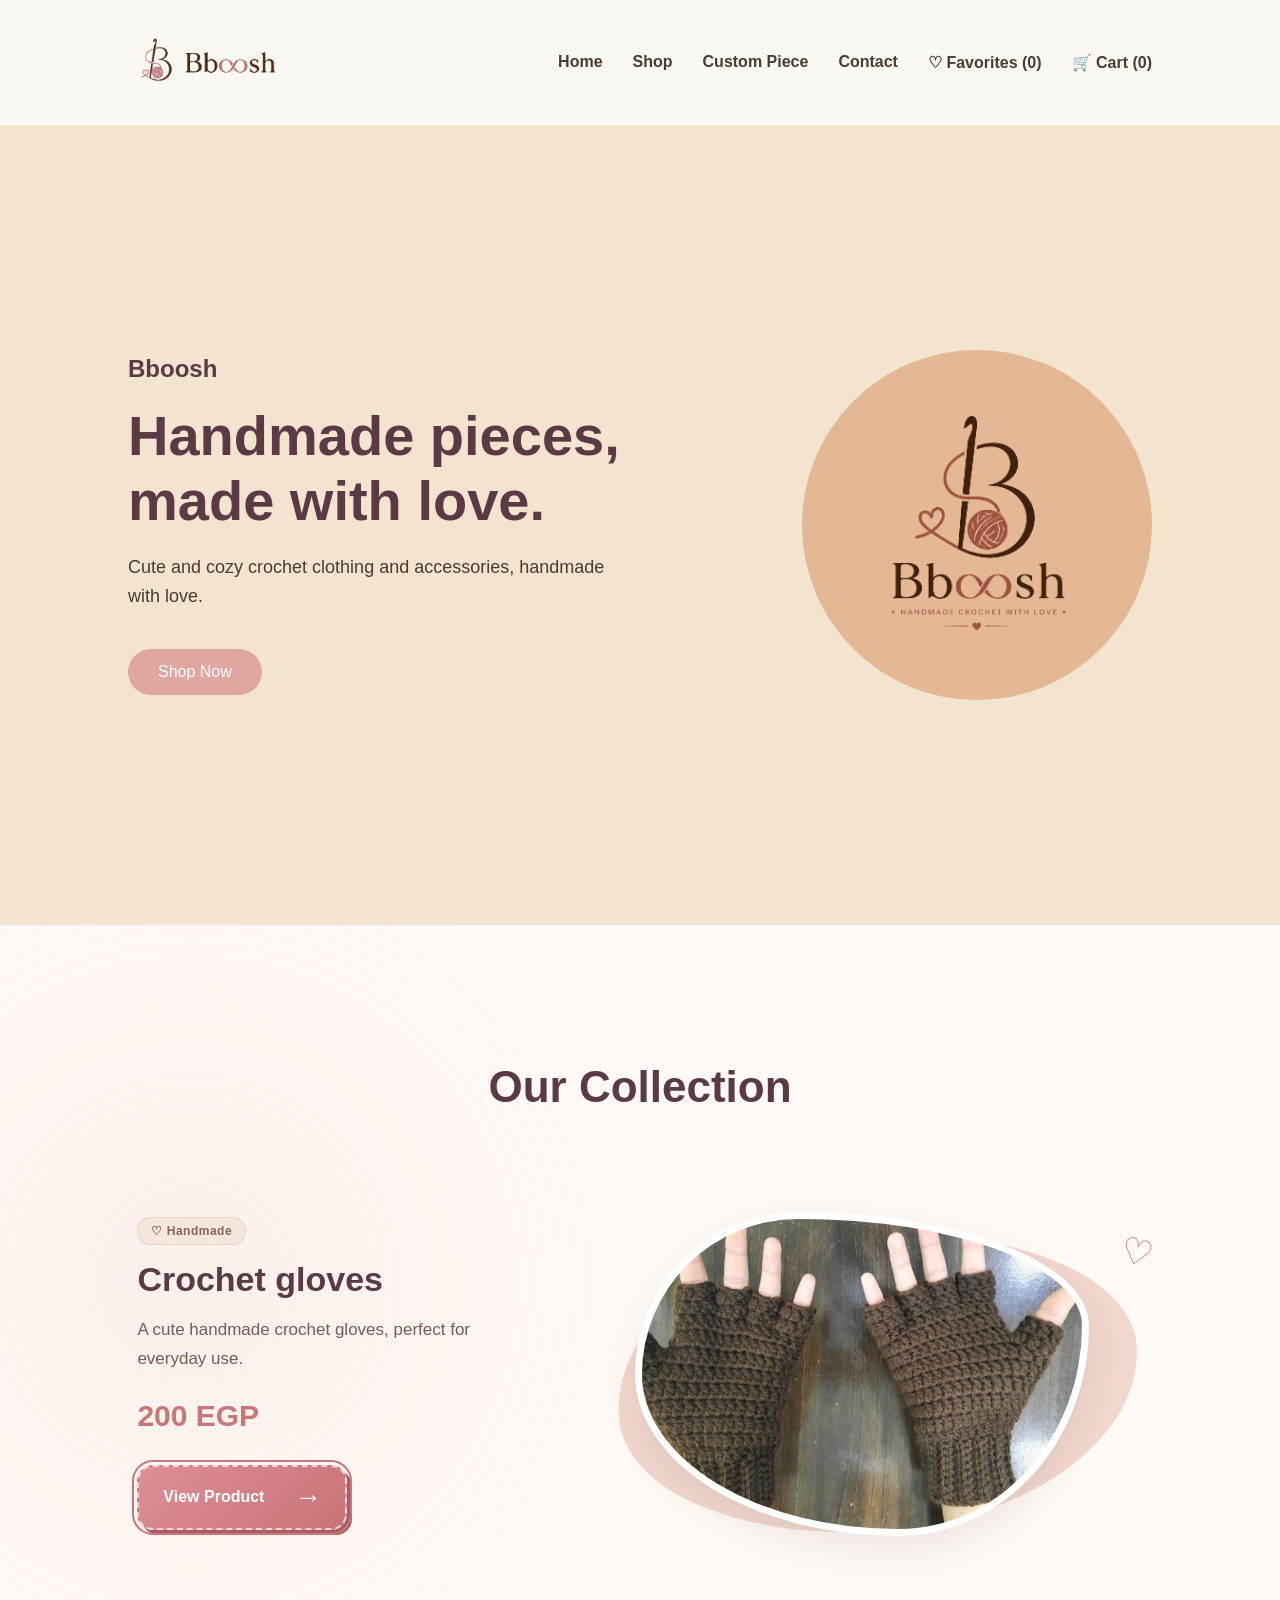
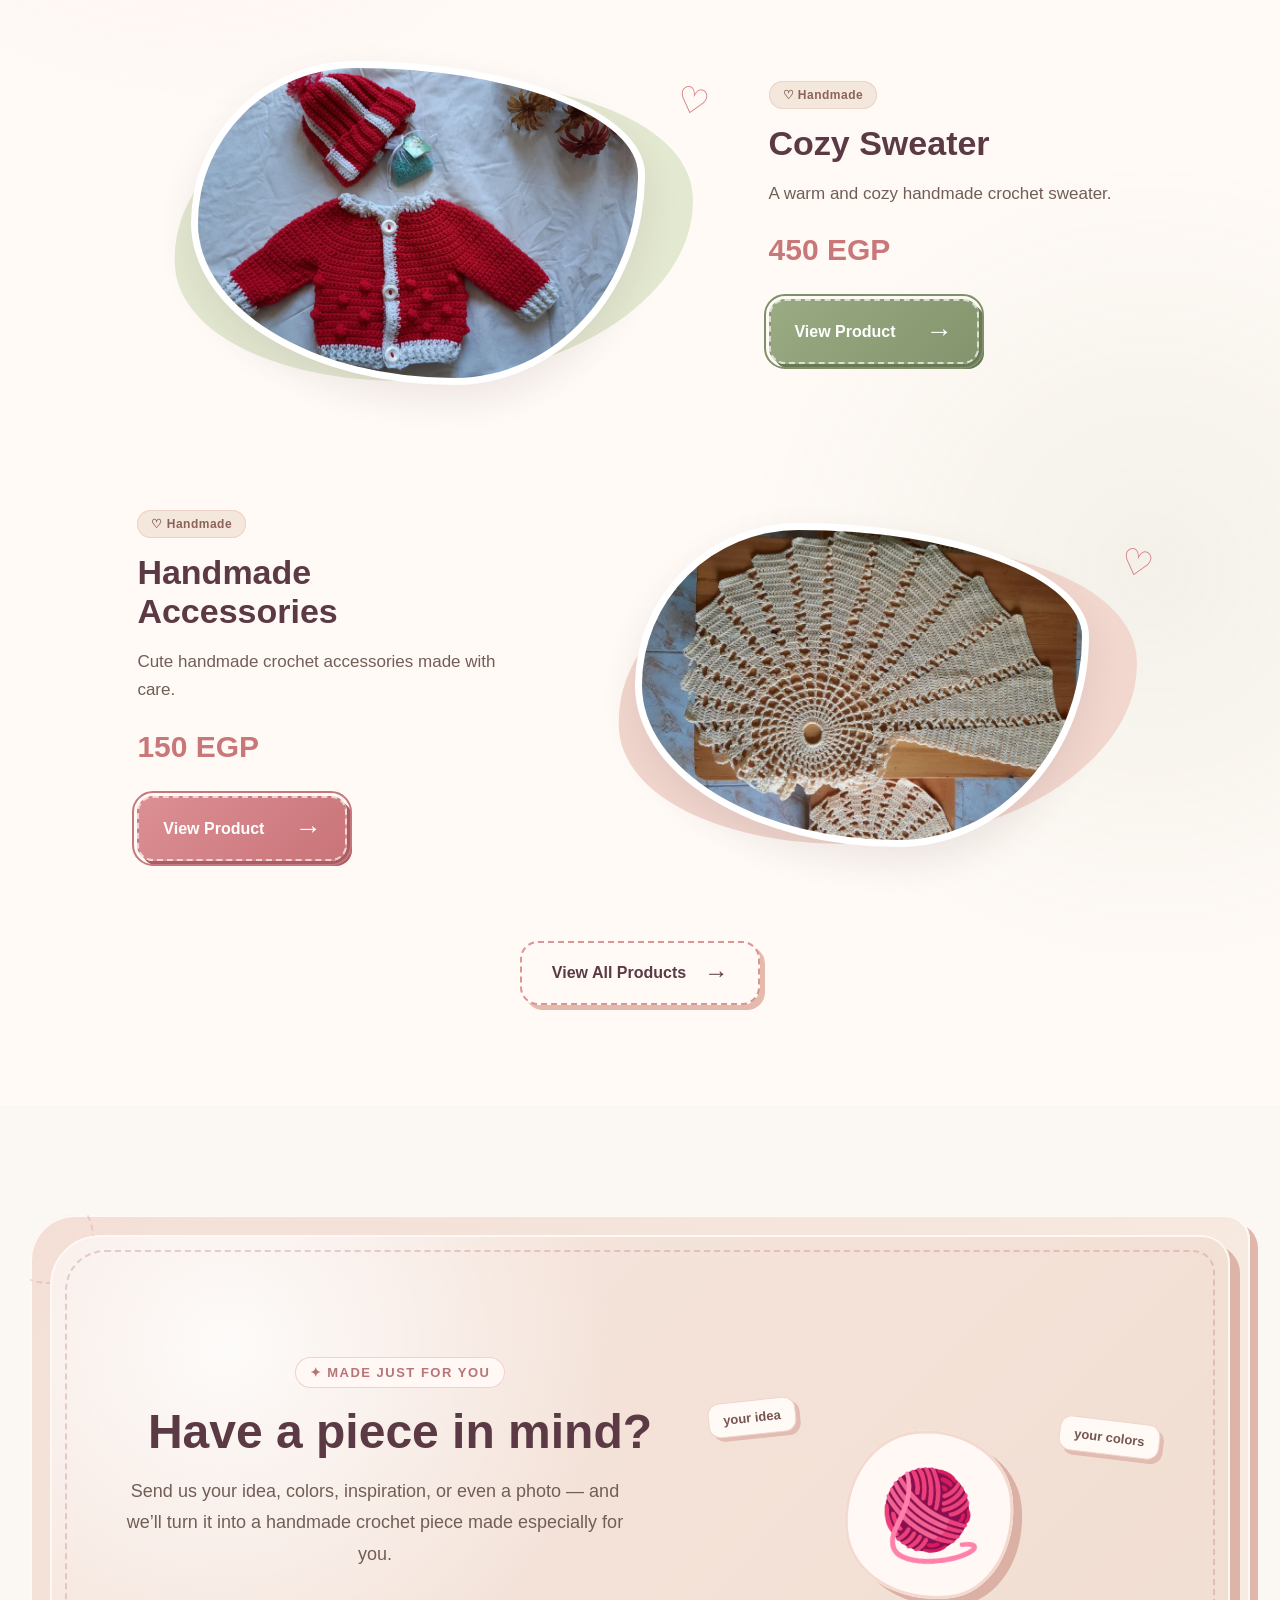
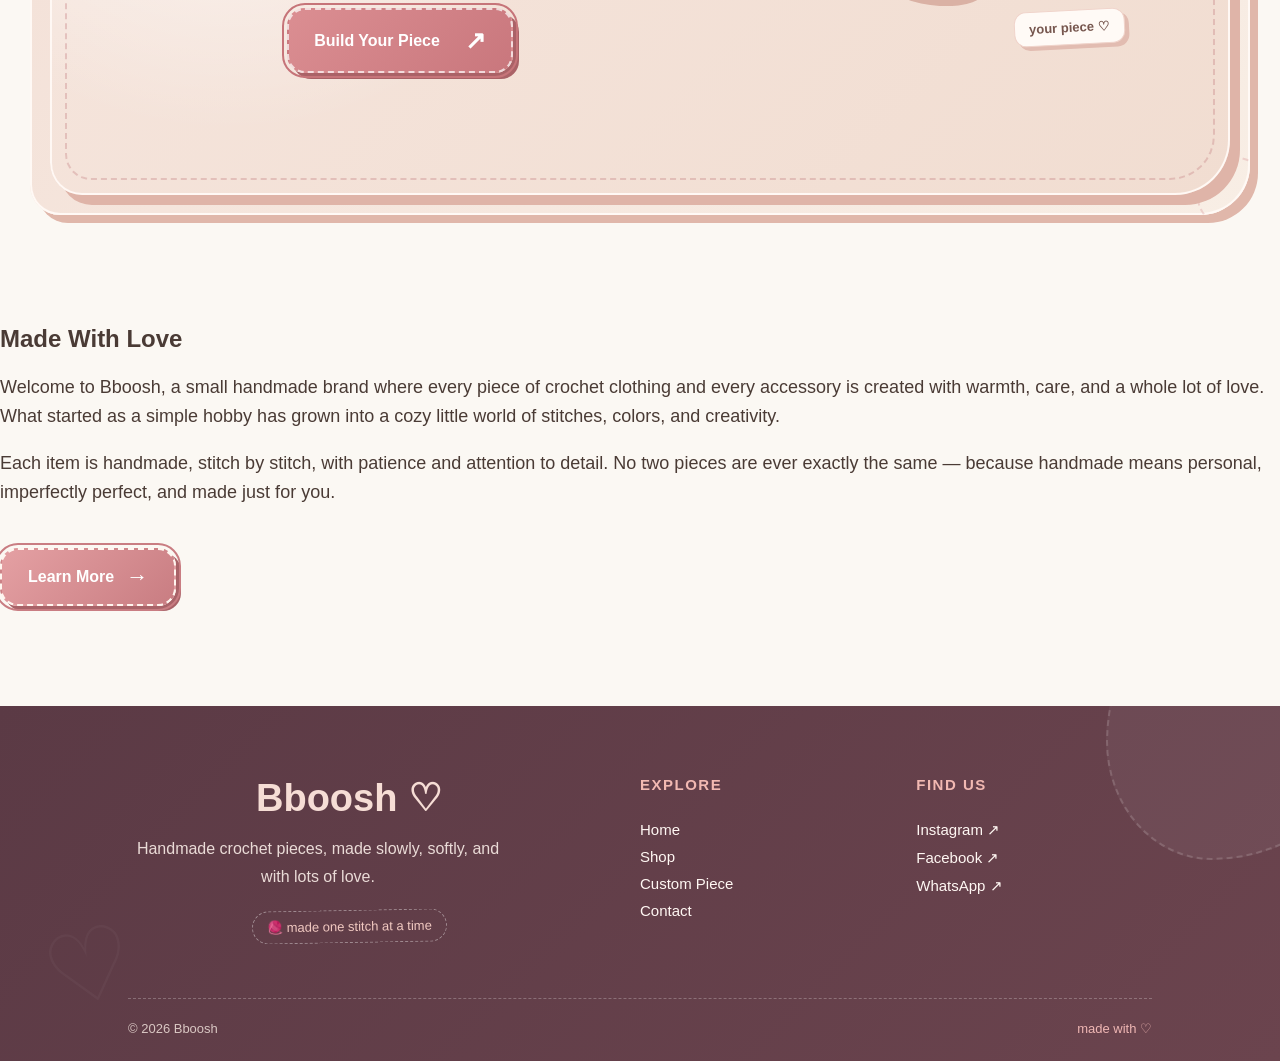
==== commit 933fec1a: "Add files via upload" ====
--- a/index.html
+++ b/index.html
@@ -4,28 +4,74 @@
 <head>
     <title>Bboosh</title>
     <link rel="stylesheet" href="style.css">
+   <head>
+    <meta charset="UTF-8">
+
+    <meta
+        name="viewport"
+        content="width=device-width, initial-scale=1.0"
+    >
+
+    <title>Bboosh</title>
+
+    <link rel="stylesheet" href="style.css">
 </head>
 
 <body>
   <nav class="navbar">
     <div class="nav-container">
 
-       <a href="index.html" class="logo">
-    <img src="images/bboosh-logo.png" alt="Bboosh Logo">
-</a>
-
-        <button class="hamburger" onclick="toggleMenu()">☰</button>
+        <a href="index.html" class="logo">
+            <img src="images/bboosh-logo.png" alt="Bboosh Logo">
+        </a>
+
+        <button
+            class="hamburger"
+            onclick="toggleMenu()"
+        >
+            ☰
+        </button>
 
         <ul class="nav-links" id="navLinks">
-            <li><a href="index.html">Home</a></li>
-    <li><a href="shop.html">Shop</a></li>
-    <li><a href="custom-order.html">Custom Piece</a></li>
-           <a href="contact.html">Contact</a>
-           <li>
-    <a href="cart.html">
-        🛒 Cart (<span id="cartCount">0</span>)
-    </a>
-</li>
+
+            <li>
+                <a href="index.html">
+                    Home
+                </a>
+            </li>
+
+            <li>
+                <a href="shop.html">
+                    Shop
+                </a>
+            </li>
+
+            <li>
+                <a href="custom-order.html">
+                    Custom Piece
+                </a>
+            </li>
+
+            <li>
+                <a href="contact.html">
+                    Contact
+                </a>
+            </li>
+
+            <li>
+                <a href="wishlist.html">
+                    ♡ Favorites
+                    (<span id="favoriteCount">0</span>)
+                </a>
+            </li>
+
+            <li>
+                <a href="cart.html">
+                    🛒 Cart
+                    (<span id="cartCount">0</span>)
+                </a>
+            </li>
+
         </ul>
 
     </div>
@@ -212,6 +258,7 @@
 </script>
 <script src="products.js"></script>
 <script src="script.js"></script>
+<script src="common.js"></script>
 
 </body>
 </html>
--- a/style.css
+++ b/style.css
@@ -2641,4 +2641,1408 @@
 
         text-align: center;
     }
+}
+/* =========================
+   MOBILE FIXES
+========================= */
+
+@media (max-width: 768px) {
+
+    body {
+        overflow-x: hidden;
+    }
+
+
+    /* NAVBAR */
+
+    .navbar {
+        padding: 12px 18px;
+    }
+
+    .nav-container {
+        position: relative;
+    }
+
+    .logo img {
+        height: 55px;
+    }
+
+    .hamburger {
+        display: block;
+        font-size: 26px;
+    }
+
+    .nav-links {
+        display: none;
+
+        position: absolute;
+        top: 65px;
+        right: 0;
+
+        width: 200px;
+
+        flex-direction: column;
+
+        gap: 10px;
+
+        padding: 18px;
+
+        background-color: #fffaf6;
+
+        border-radius: 18px;
+
+        box-shadow:
+            0 10px 30px
+            rgba(0,0,0,0.12);
+
+        z-index: 999;
+    }
+
+    .nav-links.show {
+        display: flex;
+    }
+
+    .nav-links li {
+        width: 100%;
+    }
+
+    .nav-links a {
+        display: block;
+        padding: 10px 12px;
+    }
+
+
+    /* HERO */
+
+    .hero {
+        min-height: auto;
+
+        padding:
+            55px 25px
+            65px;
+
+        display: flex;
+
+        flex-direction: column;
+
+        justify-content: center;
+        align-items: center;
+
+        gap: 40px;
+
+        text-align: center;
+    }
+
+    .hero-text {
+        max-width: 100%;
+    }
+
+    .brand {
+        font-size: 18px;
+    }
+
+    .hero h1,
+    .hero-text h1 {
+        font-size: 38px;
+
+        line-height: 1.1;
+
+        margin: 15px 0;
+    }
+
+    .hero-text p {
+        font-size: 15px;
+
+        max-width: 330px;
+
+        margin-left: auto;
+        margin-right: auto;
+    }
+
+    .shop-btn {
+        margin-top: 18px;
+
+        padding: 12px 24px;
+    }
+
+    .hero-image {
+        width: 230px;
+        height: 230px;
+    }
+
+
+    /* GENERAL SECTIONS */
+
+    section {
+        scroll-margin-top: 80px;
+    }
+
+
+    /* PRODUCTS */
+
+    .products-container {
+        grid-template-columns: 1fr !important;
+
+        gap: 25px;
+
+        padding-left: 18px;
+        padding-right: 18px;
+    }
+
+    .product-card {
+        width: 100%;
+
+        box-sizing: border-box;
+    }
+
+
+    /* PRODUCT PAGE */
+
+    .product-page {
+        flex-direction: column;
+
+        margin: 40px auto;
+
+        padding: 20px;
+
+        gap: 30px;
+
+        text-align: center;
+    }
+
+    .product-page-image {
+        width: 100%;
+        max-width: 340px;
+
+        height: 380px;
+    }
+
+    .product-page-info {
+        max-width: 100%;
+    }
+
+    .product-page-info h1 {
+        font-size: 34px;
+    }
+
+
+    /* CART */
+
+    .cart-page,
+    .cart-container {
+        width: 100%;
+
+        box-sizing: border-box;
+
+        padding-left: 18px;
+        padding-right: 18px;
+    }
+
+    .cart-item {
+        display: grid;
+
+        grid-template-columns:
+            95px 1fr;
+
+        gap: 16px;
+
+        align-items: start;
+
+        padding: 18px;
+    }
+
+    .cart-item img {
+        width: 95px;
+        height: 110px;
+
+        object-fit: cover;
+
+        border-radius: 12px;
+    }
+
+    .cart-summary,
+    .order-summary {
+        width: 100% !important;
+
+        max-width: none !important;
+
+        margin: 25px 0 0 !important;
+
+        box-sizing: border-box;
+    }
+
+
+    /* CUSTOM ORDER */
+
+    .custom-order-section {
+        margin:
+            60px auto;
+
+        padding: 15px;
+    }
+
+    .custom-order-card {
+        padding:
+            40px 22px;
+    }
+
+
+    /* CONTACT */
+
+    .contact-page {
+        margin:
+            45px auto
+            70px;
+
+        padding: 20px;
+    }
+
+
+    /* FOOTER */
+
+    .bboosh-footer {
+        margin-top: 60px;
+
+        padding:
+            50px 25px
+            25px;
+    }
+
+    .footer-top {
+        grid-template-columns: 1fr;
+
+        gap: 35px;
+    }
+
+    .footer-brand {
+        text-align: center;
+    }
+
+    .footer-brand p {
+        margin-left: auto;
+        margin-right: auto;
+    }
+
+    .footer-links,
+    .footer-socials {
+        align-items: center;
+    }
+
+    .footer-bottom {
+        margin-top: 35px;
+    }
+}
+/* =========================
+   PRODUCT PAGE MOBILE FIX
+========================= */
+
+@media (max-width: 768px) {
+
+    .product-page {
+        display: flex;
+        flex-direction: column;
+
+        align-items: center;
+
+        gap: 25px;
+
+        margin: 30px auto;
+
+        padding: 20px 16px;
+
+        text-align: center;
+    }
+
+    .product-page-image {
+        width: 100%;
+        max-width: 320px;
+
+        height: 320px;
+
+        border-radius: 22px;
+
+        overflow: hidden;
+    }
+
+    .product-page-image img {
+        width: 100%;
+        height: 100%;
+
+        object-fit: contain;
+
+        display: block;
+    }
+
+    .product-page-info {
+        width: 100%;
+        max-width: 360px;
+
+        padding: 0 10px;
+
+        box-sizing: border-box;
+    }
+
+    .product-page-info h1 {
+        font-size: 30px;
+
+        line-height: 1.2;
+
+        margin: 10px 0 15px;
+    }
+
+    #productDescription {
+        font-size: 15px;
+
+        line-height: 1.6;
+
+        margin-bottom: 18px;
+    }
+
+    #productPrice {
+        font-size: 24px;
+
+        margin-bottom: 20px;
+    }
+
+    .quantity-controls {
+        justify-content: center;
+    }
+
+    .add-cart-btn {
+        width: 100%;
+
+        max-width: 320px;
+
+        padding: 14px 20px;
+
+        font-size: 16px;
+    }
+}
+/* =========================
+   PRODUCT IMAGE GALLERY
+========================= */
+
+.product-gallery {
+    width: 450px;
+    max-width: 100%;
+}
+
+.main-product-image {
+    position: relative;
+
+    width: 100%;
+    height: 500px;
+
+    display: flex;
+    align-items: center;
+    justify-content: center;
+
+    overflow: hidden;
+
+    background-color: #f2e4ce;
+
+    border-radius:
+        28px 20px 32px 22px;
+
+    box-shadow:
+        7px 7px 0 #e3bcae;
+}
+
+.main-product-image img {
+    width: 100%;
+    height: 100%;
+
+    object-fit: contain;
+
+    display: block;
+}
+
+
+/* ARROWS */
+
+.gallery-arrow {
+    position: absolute;
+
+    top: 50%;
+
+    transform:
+        translateY(-50%);
+
+    width: 45px;
+    height: 45px;
+
+    display: flex;
+    align-items: center;
+    justify-content: center;
+
+    border: none;
+
+    border-radius: 50%;
+
+    background-color:
+        rgba(255, 250, 246, 0.92);
+
+    color: #5b3a45;
+
+    font-size: 34px;
+
+    cursor: pointer;
+
+    z-index: 5;
+
+    box-shadow:
+        3px 3px 0 #d7aaa0;
+
+    transition: 0.2s ease;
+}
+
+.gallery-arrow:hover {
+    background-color: #e2a6a0;
+
+    color: white;
+
+    transform:
+        translateY(-50%)
+        scale(1.08);
+}
+
+.gallery-prev {
+    left: 15px;
+}
+
+.gallery-next {
+    right: 15px;
+}
+
+
+/* THUMBNAILS */
+
+.product-thumbnails {
+    display: flex;
+
+    gap: 12px;
+
+    margin-top: 18px;
+
+    overflow-x: auto;
+
+    padding:
+        3px 3px 8px;
+}
+
+.product-thumbnail {
+    width: 75px;
+    height: 75px;
+
+    flex-shrink: 0;
+
+    object-fit: cover;
+
+    border-radius: 14px;
+
+    border: 2px solid transparent;
+
+    cursor: pointer;
+
+    opacity: 0.65;
+
+    transition: 0.2s ease;
+}
+
+.product-thumbnail:hover {
+    opacity: 1;
+
+    transform:
+        translateY(-3px);
+}
+
+.product-thumbnail.active-thumbnail {
+    opacity: 1;
+
+    border-color: #d48489;
+
+    box-shadow:
+        3px 3px 0 #e5b7ad;
+
+    transform:
+        translateY(-3px)
+        rotate(-1deg);
+}
+
+
+/* MOBILE */
+
+@media (max-width: 768px) {
+
+    .product-gallery {
+        width: 100%;
+        max-width: 340px;
+    }
+
+    .main-product-image {
+        height: 330px;
+    }
+
+    .gallery-arrow {
+        width: 38px;
+        height: 38px;
+
+        font-size: 28px;
+    }
+
+    .gallery-prev {
+        left: 10px;
+    }
+
+    .gallery-next {
+        right: 10px;
+    }
+
+    .product-thumbnail {
+        width: 65px;
+        height: 65px;
+    }
+
+}
+/* PRODUCT PAGE DESKTOP LAYOUT */
+
+.product-page {
+    max-width: 1150px;
+    margin: 70px auto;
+    padding: 30px;
+
+    display: grid;
+    grid-template-columns: 520px 1fr;
+
+    gap: 70px;
+
+    align-items: start;
+}
+
+.product-gallery {
+    width: 100%;
+}
+
+.main-product-image {
+    height: 560px;
+}
+
+.product-page-info {
+    padding-top: 30px;
+}
+
+.product-page-info h1 {
+    margin-top: 15px;
+    margin-bottom: 18px;
+}
+
+#productDescription {
+    max-width: 500px;
+}
+
+@media (max-width: 768px) {
+
+    .product-page {
+        display: flex;
+        flex-direction: column;
+
+        margin: 30px auto;
+
+        padding: 16px;
+
+        gap: 25px;
+    }
+
+    .main-product-image {
+        height: 330px;
+    }
+
+    .product-page-info {
+        padding-top: 0;
+    }
+}
+/* =========================
+   PRODUCT LIGHTBOX
+========================= */
+
+.main-product-image img {
+    cursor: zoom-in;
+}
+
+.product-lightbox {
+    position: fixed;
+
+    inset: 0;
+
+    width: 100%;
+    height: 100%;
+
+    display: flex;
+    flex-direction: column;
+    align-items: center;
+    justify-content: center;
+
+    padding: 30px;
+    box-sizing: border-box;
+
+    background:
+        rgba(58, 39, 43, 0.92);
+
+    backdrop-filter: blur(8px);
+
+    z-index: 9999;
+
+    opacity: 0;
+    visibility: hidden;
+
+    transition:
+        opacity 0.25s ease,
+        visibility 0.25s ease;
+}
+
+
+.product-lightbox.show {
+    opacity: 1;
+    visibility: visible;
+}
+
+
+.product-lightbox img {
+    max-width: 85vw;
+    max-height: 80vh;
+
+    object-fit: contain;
+
+    border-radius: 22px;
+
+    background-color: #fffaf6;
+
+    box-shadow:
+        0 20px 60px
+        rgba(0, 0, 0, 0.35);
+
+    cursor: default;
+}
+
+
+.lightbox-close {
+    position: absolute;
+
+    top: 25px;
+    right: 30px;
+
+    width: 48px;
+    height: 48px;
+
+    border: 2px dashed #e2a6a0;
+    border-radius: 50%;
+
+    background-color: #fffaf6;
+
+    color: #5b3a45;
+
+    font-size: 30px;
+
+    cursor: pointer;
+
+    transition: 0.2s ease;
+}
+
+
+.lightbox-close:hover {
+    transform:
+        rotate(8deg)
+        scale(1.08);
+
+    background-color: #e2a6a0;
+
+    color: white;
+}
+
+
+.lightbox-hint {
+    margin-top: 15px;
+
+    color: #fffaf6;
+
+    font-size: 13px;
+
+    opacity: 0.8;
+}
+
+
+.no-scroll {
+    overflow: hidden;
+}
+
+
+@media (max-width: 768px) {
+
+    .product-lightbox {
+        padding: 15px;
+    }
+
+    .product-lightbox img {
+        max-width: 95vw;
+        max-height: 75vh;
+
+        border-radius: 16px;
+    }
+
+    .lightbox-close {
+        top: 15px;
+        right: 15px;
+
+        width: 42px;
+        height: 42px;
+    }
+
+    .lightbox-hint {
+        display: none;
+    }
+
+}
+/* =========================
+   FAVORITE BUTTON
+========================= */
+
+.product-image-wrap {
+    position: relative;
+}
+
+
+.favorite-btn {
+
+    position: absolute;
+
+    top: 14px;
+    right: 14px;
+
+    width: 44px;
+    height: 44px;
+
+    display: flex;
+    align-items: center;
+    justify-content: center;
+
+    border: 2px dashed #d99698;
+
+    border-radius: 50%;
+
+    background-color: rgba(255, 250, 246, 0.94);
+
+    color: #5b3a45;
+
+    font-size: 25px;
+
+    cursor: pointer;
+
+    z-index: 10;
+
+    box-shadow:
+        3px 3px 0 #e5b9ac;
+
+    transition:
+        transform 0.2s ease,
+        background-color 0.2s ease,
+        color 0.2s ease;
+}
+
+
+.favorite-btn:hover {
+
+    transform:
+        translateY(-3px)
+        rotate(-6deg)
+        scale(1.08);
+
+    background-color: #f5e3df;
+
+}
+
+
+.favorite-btn.favorite-active {
+
+    background-color: #e2a6a0;
+
+    color: white;
+
+    border-color: #fffaf6;
+
+    transform: rotate(-5deg);
+
+}
+
+
+.favorite-btn.favorite-active:hover {
+
+    transform:
+        translateY(-3px)
+        rotate(5deg)
+        scale(1.08);
+
+}
+
+
+/* MOBILE */
+
+@media (max-width: 768px) {
+
+    .favorite-btn {
+
+        width: 40px;
+        height: 40px;
+
+        top: 10px;
+        right: 10px;
+
+        font-size: 23px;
+
+    }
+
+}
+/* =========================
+   WISHLIST PAGE
+========================= */
+
+.wishlist-page {
+
+    max-width: 1200px;
+
+    margin: 70px auto;
+
+    padding: 30px;
+
+}
+
+
+.wishlist-header {
+
+    text-align: center;
+
+    max-width: 650px;
+
+    margin:
+        0 auto
+        55px;
+
+}
+
+
+.wishlist-header h1 {
+
+    color: #5b3a45;
+
+    margin:
+        10px 0
+        15px;
+
+}
+
+
+.empty-wishlist {
+
+    min-height: 420px;
+
+    display: none;
+
+    flex-direction: column;
+
+    align-items: center;
+
+    justify-content: center;
+
+    text-align: center;
+
+    padding: 40px;
+
+}
+
+
+.empty-wishlist > span {
+
+    font-size: 75px;
+
+    color: #e2a6a0;
+
+    margin-bottom: 10px;
+
+}
+
+
+.empty-wishlist h2 {
+
+    color: #5b3a45;
+
+    font-size: 30px;
+
+    margin-bottom: 5px;
+
+}
+
+
+.empty-wishlist p {
+
+    color: #7a6963;
+
+    margin-bottom: 25px;
+
+}
+
+
+@media (max-width: 768px) {
+
+    .wishlist-page {
+
+        margin: 30px auto;
+
+        padding: 16px;
+
+    }
+
+
+    .wishlist-header {
+
+        margin-bottom: 35px;
+
+    }
+
+
+    .empty-wishlist {
+
+        min-height: 350px;
+
+        padding: 20px;
+
+    }
+
+}
+/* =========================
+   MINI CART DRAWER
+========================= */
+
+.cart-overlay {
+
+    position: fixed;
+
+    inset: 0;
+
+    background:
+        rgba(45, 30, 34, 0.45);
+
+    backdrop-filter: blur(3px);
+
+    z-index: 9997;
+
+    opacity: 0;
+
+    visibility: hidden;
+
+    transition: 0.3s ease;
+}
+
+
+.cart-overlay.show {
+
+    opacity: 1;
+
+    visibility: visible;
+
+}
+
+
+.mini-cart {
+
+    position: fixed;
+
+    top: 0;
+    right: 0;
+
+    width: 420px;
+
+    max-width: 90%;
+
+    height: 100vh;
+
+    background-color: #fffaf6;
+
+    z-index: 9998;
+
+    display: flex;
+
+    flex-direction: column;
+
+    box-shadow:
+        -10px 0 40px
+        rgba(70, 45, 50, 0.18);
+
+    transform:
+        translateX(105%);
+
+    transition:
+        transform 0.35s ease;
+}
+
+
+.mini-cart.open {
+
+    transform:
+        translateX(0);
+
+}
+
+
+/* HEADER */
+
+.mini-cart-header {
+
+    display: flex;
+
+    align-items: center;
+
+    justify-content:
+        space-between;
+
+    padding: 25px;
+
+    border-bottom:
+        2px dashed #e5b9ac;
+
+}
+
+
+.mini-cart-header h2 {
+
+    margin: 0;
+
+    color: #5b3a45;
+
+}
+
+
+.mini-cart-close {
+
+    width: 42px;
+    height: 42px;
+
+    border: none;
+
+    border-radius: 50%;
+
+    background-color: #f2e4ce;
+
+    color: #5b3a45;
+
+    font-size: 27px;
+
+    cursor: pointer;
+
+    transition: 0.2s ease;
+}
+
+
+.mini-cart-close:hover {
+
+    transform:
+        rotate(8deg);
+
+    background-color:
+        #e2a6a0;
+
+    color: white;
+
+}
+
+
+/* ITEMS */
+
+.mini-cart-items {
+
+    flex: 1;
+
+    overflow-y: auto;
+
+    padding: 20px;
+
+}
+
+
+.mini-cart-item {
+
+    display: flex;
+
+    gap: 15px;
+
+    padding-bottom: 18px;
+
+    margin-bottom: 18px;
+
+    border-bottom:
+        1px dashed #dcc3b9;
+
+}
+
+
+.mini-cart-item img {
+
+    width: 90px;
+
+    height: 90px;
+
+    object-fit: cover;
+
+    border-radius: 15px;
+
+    background-color:
+        #f2e4ce;
+
+}
+
+
+.mini-cart-item-info h4 {
+
+    margin:
+        4px 0
+        8px;
+
+    color: #5b3a45;
+
+}
+
+
+.mini-cart-item-info p {
+
+    margin: 0 0 7px;
+
+    font-size: 15px;
+
+    font-weight: bold;
+
+}
+
+
+.mini-cart-item-info span {
+
+    font-size: 13px;
+
+    color: #7c6963;
+
+}
+
+
+/* EMPTY */
+
+.mini-cart-empty {
+
+    height: 100%;
+
+    display: flex;
+
+    flex-direction: column;
+
+    align-items: center;
+
+    justify-content: center;
+
+    text-align: center;
+
+    color: #7c6963;
+
+}
+
+
+.mini-cart-empty span {
+
+    font-size: 65px;
+
+    color: #e2a6a0;
+
+}
+
+
+/* FOOTER */
+
+.mini-cart-footer {
+
+    padding: 22px;
+
+    border-top:
+        2px dashed #e5b9ac;
+
+    background-color:
+        #fbf8f3;
+
+}
+
+
+.mini-cart-total {
+
+    display: flex;
+
+    justify-content:
+        space-between;
+
+    align-items: center;
+
+    margin-bottom: 18px;
+
+    font-size: 18px;
+
+    color: #5b3a45;
+
+}
+
+
+.mini-cart-view-btn,
+.mini-cart-checkout-btn {
+
+    display: block;
+
+    text-align: center;
+
+    text-decoration: none;
+
+    padding: 14px;
+
+    border-radius: 20px;
+
+    font-weight: bold;
+
+}
+
+
+.mini-cart-view-btn {
+
+    color: #5b3a45;
+
+    border:
+        2px dashed #d99698;
+
+    margin-bottom: 10px;
+
+}
+
+
+.mini-cart-checkout-btn {
+
+    background-color:
+        #e2a6a0;
+
+    color: white;
+
+}
+
+
+.mini-cart-checkout-btn:hover {
+
+    background-color:
+        #cf8b85;
+
+}
+
+
+@media (max-width: 768px) {
+
+    .mini-cart {
+
+        width: 90%;
+
+    }
+
+}
+/* =========================
+   MINI CART CONTROLS
+========================= */
+
+.mini-cart-controls {
+
+    display: flex;
+
+    align-items: center;
+
+    gap: 10px;
+
+    margin-top: 12px;
+
+}
+
+
+.mini-cart-controls button {
+
+    width: 30px;
+    height: 30px;
+
+    display: flex;
+    align-items: center;
+    justify-content: center;
+
+    border: 1px dashed #d99698;
+
+    border-radius: 50%;
+
+    background-color: #fffaf6;
+
+    color: #5b3a45;
+
+    font-size: 18px;
+    font-weight: bold;
+
+    cursor: pointer;
+
+    transition: 0.2s ease;
+
+}
+
+
+.mini-cart-controls button:hover {
+
+    background-color: #e2a6a0;
+
+    color: white;
+
+    transform: scale(1.08);
+
+}
+
+
+.mini-cart-controls span {
+
+    min-width: 20px;
+
+    text-align: center;
+
+    font-size: 15px;
+
+    font-weight: bold;
+
+    color: #5b3a45;
+
+}
+
+
+.mini-cart-remove {
+
+    margin-top: 10px;
+
+    padding: 0;
+
+    border: none;
+
+    background: none;
+
+    color: #a76d70;
+
+    font-size: 12px;
+
+    text-decoration: underline;
+
+    cursor: pointer;
+
+}
+
+
+.mini-cart-remove:hover {
+
+    color: #713f47;
+
 }
--- a/style.css
+++ b/style.css
@@ -2641,4 +2641,1408 @@
 
         text-align: center;
     }
+}
+/* =========================
+   MOBILE FIXES
+========================= */
+
+@media (max-width: 768px) {
+
+    body {
+        overflow-x: hidden;
+    }
+
+
+    /* NAVBAR */
+
+    .navbar {
+        padding: 12px 18px;
+    }
+
+    .nav-container {
+        position: relative;
+    }
+
+    .logo img {
+        height: 55px;
+    }
+
+    .hamburger {
+        display: block;
+        font-size: 26px;
+    }
+
+    .nav-links {
+        display: none;
+
+        position: absolute;
+        top: 65px;
+        right: 0;
+
+        width: 200px;
+
+        flex-direction: column;
+
+        gap: 10px;
+
+        padding: 18px;
+
+        background-color: #fffaf6;
+
+        border-radius: 18px;
+
+        box-shadow:
+            0 10px 30px
+            rgba(0,0,0,0.12);
+
+        z-index: 999;
+    }
+
+    .nav-links.show {
+        display: flex;
+    }
+
+    .nav-links li {
+        width: 100%;
+    }
+
+    .nav-links a {
+        display: block;
+        padding: 10px 12px;
+    }
+
+
+    /* HERO */
+
+    .hero {
+        min-height: auto;
+
+        padding:
+            55px 25px
+            65px;
+
+        display: flex;
+
+        flex-direction: column;
+
+        justify-content: center;
+        align-items: center;
+
+        gap: 40px;
+
+        text-align: center;
+    }
+
+    .hero-text {
+        max-width: 100%;
+    }
+
+    .brand {
+        font-size: 18px;
+    }
+
+    .hero h1,
+    .hero-text h1 {
+        font-size: 38px;
+
+        line-height: 1.1;
+
+        margin: 15px 0;
+    }
+
+    .hero-text p {
+        font-size: 15px;
+
+        max-width: 330px;
+
+        margin-left: auto;
+        margin-right: auto;
+    }
+
+    .shop-btn {
+        margin-top: 18px;
+
+        padding: 12px 24px;
+    }
+
+    .hero-image {
+        width: 230px;
+        height: 230px;
+    }
+
+
+    /* GENERAL SECTIONS */
+
+    section {
+        scroll-margin-top: 80px;
+    }
+
+
+    /* PRODUCTS */
+
+    .products-container {
+        grid-template-columns: 1fr !important;
+
+        gap: 25px;
+
+        padding-left: 18px;
+        padding-right: 18px;
+    }
+
+    .product-card {
+        width: 100%;
+
+        box-sizing: border-box;
+    }
+
+
+    /* PRODUCT PAGE */
+
+    .product-page {
+        flex-direction: column;
+
+        margin: 40px auto;
+
+        padding: 20px;
+
+        gap: 30px;
+
+        text-align: center;
+    }
+
+    .product-page-image {
+        width: 100%;
+        max-width: 340px;
+
+        height: 380px;
+    }
+
+    .product-page-info {
+        max-width: 100%;
+    }
+
+    .product-page-info h1 {
+        font-size: 34px;
+    }
+
+
+    /* CART */
+
+    .cart-page,
+    .cart-container {
+        width: 100%;
+
+        box-sizing: border-box;
+
+        padding-left: 18px;
+        padding-right: 18px;
+    }
+
+    .cart-item {
+        display: grid;
+
+        grid-template-columns:
+            95px 1fr;
+
+        gap: 16px;
+
+        align-items: start;
+
+        padding: 18px;
+    }
+
+    .cart-item img {
+        width: 95px;
+        height: 110px;
+
+        object-fit: cover;
+
+        border-radius: 12px;
+    }
+
+    .cart-summary,
+    .order-summary {
+        width: 100% !important;
+
+        max-width: none !important;
+
+        margin: 25px 0 0 !important;
+
+        box-sizing: border-box;
+    }
+
+
+    /* CUSTOM ORDER */
+
+    .custom-order-section {
+        margin:
+            60px auto;
+
+        padding: 15px;
+    }
+
+    .custom-order-card {
+        padding:
+            40px 22px;
+    }
+
+
+    /* CONTACT */
+
+    .contact-page {
+        margin:
+            45px auto
+            70px;
+
+        padding: 20px;
+    }
+
+
+    /* FOOTER */
+
+    .bboosh-footer {
+        margin-top: 60px;
+
+        padding:
+            50px 25px
+            25px;
+    }
+
+    .footer-top {
+        grid-template-columns: 1fr;
+
+        gap: 35px;
+    }
+
+    .footer-brand {
+        text-align: center;
+    }
+
+    .footer-brand p {
+        margin-left: auto;
+        margin-right: auto;
+    }
+
+    .footer-links,
+    .footer-socials {
+        align-items: center;
+    }
+
+    .footer-bottom {
+        margin-top: 35px;
+    }
+}
+/* =========================
+   PRODUCT PAGE MOBILE FIX
+========================= */
+
+@media (max-width: 768px) {
+
+    .product-page {
+        display: flex;
+        flex-direction: column;
+
+        align-items: center;
+
+        gap: 25px;
+
+        margin: 30px auto;
+
+        padding: 20px 16px;
+
+        text-align: center;
+    }
+
+    .product-page-image {
+        width: 100%;
+        max-width: 320px;
+
+        height: 320px;
+
+        border-radius: 22px;
+
+        overflow: hidden;
+    }
+
+    .product-page-image img {
+        width: 100%;
+        height: 100%;
+
+        object-fit: contain;
+
+        display: block;
+    }
+
+    .product-page-info {
+        width: 100%;
+        max-width: 360px;
+
+        padding: 0 10px;
+
+        box-sizing: border-box;
+    }
+
+    .product-page-info h1 {
+        font-size: 30px;
+
+        line-height: 1.2;
+
+        margin: 10px 0 15px;
+    }
+
+    #productDescription {
+        font-size: 15px;
+
+        line-height: 1.6;
+
+        margin-bottom: 18px;
+    }
+
+    #productPrice {
+        font-size: 24px;
+
+        margin-bottom: 20px;
+    }
+
+    .quantity-controls {
+        justify-content: center;
+    }
+
+    .add-cart-btn {
+        width: 100%;
+
+        max-width: 320px;
+
+        padding: 14px 20px;
+
+        font-size: 16px;
+    }
+}
+/* =========================
+   PRODUCT IMAGE GALLERY
+========================= */
+
+.product-gallery {
+    width: 450px;
+    max-width: 100%;
+}
+
+.main-product-image {
+    position: relative;
+
+    width: 100%;
+    height: 500px;
+
+    display: flex;
+    align-items: center;
+    justify-content: center;
+
+    overflow: hidden;
+
+    background-color: #f2e4ce;
+
+    border-radius:
+        28px 20px 32px 22px;
+
+    box-shadow:
+        7px 7px 0 #e3bcae;
+}
+
+.main-product-image img {
+    width: 100%;
+    height: 100%;
+
+    object-fit: contain;
+
+    display: block;
+}
+
+
+/* ARROWS */
+
+.gallery-arrow {
+    position: absolute;
+
+    top: 50%;
+
+    transform:
+        translateY(-50%);
+
+    width: 45px;
+    height: 45px;
+
+    display: flex;
+    align-items: center;
+    justify-content: center;
+
+    border: none;
+
+    border-radius: 50%;
+
+    background-color:
+        rgba(255, 250, 246, 0.92);
+
+    color: #5b3a45;
+
+    font-size: 34px;
+
+    cursor: pointer;
+
+    z-index: 5;
+
+    box-shadow:
+        3px 3px 0 #d7aaa0;
+
+    transition: 0.2s ease;
+}
+
+.gallery-arrow:hover {
+    background-color: #e2a6a0;
+
+    color: white;
+
+    transform:
+        translateY(-50%)
+        scale(1.08);
+}
+
+.gallery-prev {
+    left: 15px;
+}
+
+.gallery-next {
+    right: 15px;
+}
+
+
+/* THUMBNAILS */
+
+.product-thumbnails {
+    display: flex;
+
+    gap: 12px;
+
+    margin-top: 18px;
+
+    overflow-x: auto;
+
+    padding:
+        3px 3px 8px;
+}
+
+.product-thumbnail {
+    width: 75px;
+    height: 75px;
+
+    flex-shrink: 0;
+
+    object-fit: cover;
+
+    border-radius: 14px;
+
+    border: 2px solid transparent;
+
+    cursor: pointer;
+
+    opacity: 0.65;
+
+    transition: 0.2s ease;
+}
+
+.product-thumbnail:hover {
+    opacity: 1;
+
+    transform:
+        translateY(-3px);
+}
+
+.product-thumbnail.active-thumbnail {
+    opacity: 1;
+
+    border-color: #d48489;
+
+    box-shadow:
+        3px 3px 0 #e5b7ad;
+
+    transform:
+        translateY(-3px)
+        rotate(-1deg);
+}
+
+
+/* MOBILE */
+
+@media (max-width: 768px) {
+
+    .product-gallery {
+        width: 100%;
+        max-width: 340px;
+    }
+
+    .main-product-image {
+        height: 330px;
+    }
+
+    .gallery-arrow {
+        width: 38px;
+        height: 38px;
+
+        font-size: 28px;
+    }
+
+    .gallery-prev {
+        left: 10px;
+    }
+
+    .gallery-next {
+        right: 10px;
+    }
+
+    .product-thumbnail {
+        width: 65px;
+        height: 65px;
+    }
+
+}
+/* PRODUCT PAGE DESKTOP LAYOUT */
+
+.product-page {
+    max-width: 1150px;
+    margin: 70px auto;
+    padding: 30px;
+
+    display: grid;
+    grid-template-columns: 520px 1fr;
+
+    gap: 70px;
+
+    align-items: start;
+}
+
+.product-gallery {
+    width: 100%;
+}
+
+.main-product-image {
+    height: 560px;
+}
+
+.product-page-info {
+    padding-top: 30px;
+}
+
+.product-page-info h1 {
+    margin-top: 15px;
+    margin-bottom: 18px;
+}
+
+#productDescription {
+    max-width: 500px;
+}
+
+@media (max-width: 768px) {
+
+    .product-page {
+        display: flex;
+        flex-direction: column;
+
+        margin: 30px auto;
+
+        padding: 16px;
+
+        gap: 25px;
+    }
+
+    .main-product-image {
+        height: 330px;
+    }
+
+    .product-page-info {
+        padding-top: 0;
+    }
+}
+/* =========================
+   PRODUCT LIGHTBOX
+========================= */
+
+.main-product-image img {
+    cursor: zoom-in;
+}
+
+.product-lightbox {
+    position: fixed;
+
+    inset: 0;
+
+    width: 100%;
+    height: 100%;
+
+    display: flex;
+    flex-direction: column;
+    align-items: center;
+    justify-content: center;
+
+    padding: 30px;
+    box-sizing: border-box;
+
+    background:
+        rgba(58, 39, 43, 0.92);
+
+    backdrop-filter: blur(8px);
+
+    z-index: 9999;
+
+    opacity: 0;
+    visibility: hidden;
+
+    transition:
+        opacity 0.25s ease,
+        visibility 0.25s ease;
+}
+
+
+.product-lightbox.show {
+    opacity: 1;
+    visibility: visible;
+}
+
+
+.product-lightbox img {
+    max-width: 85vw;
+    max-height: 80vh;
+
+    object-fit: contain;
+
+    border-radius: 22px;
+
+    background-color: #fffaf6;
+
+    box-shadow:
+        0 20px 60px
+        rgba(0, 0, 0, 0.35);
+
+    cursor: default;
+}
+
+
+.lightbox-close {
+    position: absolute;
+
+    top: 25px;
+    right: 30px;
+
+    width: 48px;
+    height: 48px;
+
+    border: 2px dashed #e2a6a0;
+    border-radius: 50%;
+
+    background-color: #fffaf6;
+
+    color: #5b3a45;
+
+    font-size: 30px;
+
+    cursor: pointer;
+
+    transition: 0.2s ease;
+}
+
+
+.lightbox-close:hover {
+    transform:
+        rotate(8deg)
+        scale(1.08);
+
+    background-color: #e2a6a0;
+
+    color: white;
+}
+
+
+.lightbox-hint {
+    margin-top: 15px;
+
+    color: #fffaf6;
+
+    font-size: 13px;
+
+    opacity: 0.8;
+}
+
+
+.no-scroll {
+    overflow: hidden;
+}
+
+
+@media (max-width: 768px) {
+
+    .product-lightbox {
+        padding: 15px;
+    }
+
+    .product-lightbox img {
+        max-width: 95vw;
+        max-height: 75vh;
+
+        border-radius: 16px;
+    }
+
+    .lightbox-close {
+        top: 15px;
+        right: 15px;
+
+        width: 42px;
+        height: 42px;
+    }
+
+    .lightbox-hint {
+        display: none;
+    }
+
+}
+/* =========================
+   FAVORITE BUTTON
+========================= */
+
+.product-image-wrap {
+    position: relative;
+}
+
+
+.favorite-btn {
+
+    position: absolute;
+
+    top: 14px;
+    right: 14px;
+
+    width: 44px;
+    height: 44px;
+
+    display: flex;
+    align-items: center;
+    justify-content: center;
+
+    border: 2px dashed #d99698;
+
+    border-radius: 50%;
+
+    background-color: rgba(255, 250, 246, 0.94);
+
+    color: #5b3a45;
+
+    font-size: 25px;
+
+    cursor: pointer;
+
+    z-index: 10;
+
+    box-shadow:
+        3px 3px 0 #e5b9ac;
+
+    transition:
+        transform 0.2s ease,
+        background-color 0.2s ease,
+        color 0.2s ease;
+}
+
+
+.favorite-btn:hover {
+
+    transform:
+        translateY(-3px)
+        rotate(-6deg)
+        scale(1.08);
+
+    background-color: #f5e3df;
+
+}
+
+
+.favorite-btn.favorite-active {
+
+    background-color: #e2a6a0;
+
+    color: white;
+
+    border-color: #fffaf6;
+
+    transform: rotate(-5deg);
+
+}
+
+
+.favorite-btn.favorite-active:hover {
+
+    transform:
+        translateY(-3px)
+        rotate(5deg)
+        scale(1.08);
+
+}
+
+
+/* MOBILE */
+
+@media (max-width: 768px) {
+
+    .favorite-btn {
+
+        width: 40px;
+        height: 40px;
+
+        top: 10px;
+        right: 10px;
+
+        font-size: 23px;
+
+    }
+
+}
+/* =========================
+   WISHLIST PAGE
+========================= */
+
+.wishlist-page {
+
+    max-width: 1200px;
+
+    margin: 70px auto;
+
+    padding: 30px;
+
+}
+
+
+.wishlist-header {
+
+    text-align: center;
+
+    max-width: 650px;
+
+    margin:
+        0 auto
+        55px;
+
+}
+
+
+.wishlist-header h1 {
+
+    color: #5b3a45;
+
+    margin:
+        10px 0
+        15px;
+
+}
+
+
+.empty-wishlist {
+
+    min-height: 420px;
+
+    display: none;
+
+    flex-direction: column;
+
+    align-items: center;
+
+    justify-content: center;
+
+    text-align: center;
+
+    padding: 40px;
+
+}
+
+
+.empty-wishlist > span {
+
+    font-size: 75px;
+
+    color: #e2a6a0;
+
+    margin-bottom: 10px;
+
+}
+
+
+.empty-wishlist h2 {
+
+    color: #5b3a45;
+
+    font-size: 30px;
+
+    margin-bottom: 5px;
+
+}
+
+
+.empty-wishlist p {
+
+    color: #7a6963;
+
+    margin-bottom: 25px;
+
+}
+
+
+@media (max-width: 768px) {
+
+    .wishlist-page {
+
+        margin: 30px auto;
+
+        padding: 16px;
+
+    }
+
+
+    .wishlist-header {
+
+        margin-bottom: 35px;
+
+    }
+
+
+    .empty-wishlist {
+
+        min-height: 350px;
+
+        padding: 20px;
+
+    }
+
+}
+/* =========================
+   MINI CART DRAWER
+========================= */
+
+.cart-overlay {
+
+    position: fixed;
+
+    inset: 0;
+
+    background:
+        rgba(45, 30, 34, 0.45);
+
+    backdrop-filter: blur(3px);
+
+    z-index: 9997;
+
+    opacity: 0;
+
+    visibility: hidden;
+
+    transition: 0.3s ease;
+}
+
+
+.cart-overlay.show {
+
+    opacity: 1;
+
+    visibility: visible;
+
+}
+
+
+.mini-cart {
+
+    position: fixed;
+
+    top: 0;
+    right: 0;
+
+    width: 420px;
+
+    max-width: 90%;
+
+    height: 100vh;
+
+    background-color: #fffaf6;
+
+    z-index: 9998;
+
+    display: flex;
+
+    flex-direction: column;
+
+    box-shadow:
+        -10px 0 40px
+        rgba(70, 45, 50, 0.18);
+
+    transform:
+        translateX(105%);
+
+    transition:
+        transform 0.35s ease;
+}
+
+
+.mini-cart.open {
+
+    transform:
+        translateX(0);
+
+}
+
+
+/* HEADER */
+
+.mini-cart-header {
+
+    display: flex;
+
+    align-items: center;
+
+    justify-content:
+        space-between;
+
+    padding: 25px;
+
+    border-bottom:
+        2px dashed #e5b9ac;
+
+}
+
+
+.mini-cart-header h2 {
+
+    margin: 0;
+
+    color: #5b3a45;
+
+}
+
+
+.mini-cart-close {
+
+    width: 42px;
+    height: 42px;
+
+    border: none;
+
+    border-radius: 50%;
+
+    background-color: #f2e4ce;
+
+    color: #5b3a45;
+
+    font-size: 27px;
+
+    cursor: pointer;
+
+    transition: 0.2s ease;
+}
+
+
+.mini-cart-close:hover {
+
+    transform:
+        rotate(8deg);
+
+    background-color:
+        #e2a6a0;
+
+    color: white;
+
+}
+
+
+/* ITEMS */
+
+.mini-cart-items {
+
+    flex: 1;
+
+    overflow-y: auto;
+
+    padding: 20px;
+
+}
+
+
+.mini-cart-item {
+
+    display: flex;
+
+    gap: 15px;
+
+    padding-bottom: 18px;
+
+    margin-bottom: 18px;
+
+    border-bottom:
+        1px dashed #dcc3b9;
+
+}
+
+
+.mini-cart-item img {
+
+    width: 90px;
+
+    height: 90px;
+
+    object-fit: cover;
+
+    border-radius: 15px;
+
+    background-color:
+        #f2e4ce;
+
+}
+
+
+.mini-cart-item-info h4 {
+
+    margin:
+        4px 0
+        8px;
+
+    color: #5b3a45;
+
+}
+
+
+.mini-cart-item-info p {
+
+    margin: 0 0 7px;
+
+    font-size: 15px;
+
+    font-weight: bold;
+
+}
+
+
+.mini-cart-item-info span {
+
+    font-size: 13px;
+
+    color: #7c6963;
+
+}
+
+
+/* EMPTY */
+
+.mini-cart-empty {
+
+    height: 100%;
+
+    display: flex;
+
+    flex-direction: column;
+
+    align-items: center;
+
+    justify-content: center;
+
+    text-align: center;
+
+    color: #7c6963;
+
+}
+
+
+.mini-cart-empty span {
+
+    font-size: 65px;
+
+    color: #e2a6a0;
+
+}
+
+
+/* FOOTER */
+
+.mini-cart-footer {
+
+    padding: 22px;
+
+    border-top:
+        2px dashed #e5b9ac;
+
+    background-color:
+        #fbf8f3;
+
+}
+
+
+.mini-cart-total {
+
+    display: flex;
+
+    justify-content:
+        space-between;
+
+    align-items: center;
+
+    margin-bottom: 18px;
+
+    font-size: 18px;
+
+    color: #5b3a45;
+
+}
+
+
+.mini-cart-view-btn,
+.mini-cart-checkout-btn {
+
+    display: block;
+
+    text-align: center;
+
+    text-decoration: none;
+
+    padding: 14px;
+
+    border-radius: 20px;
+
+    font-weight: bold;
+
+}
+
+
+.mini-cart-view-btn {
+
+    color: #5b3a45;
+
+    border:
+        2px dashed #d99698;
+
+    margin-bottom: 10px;
+
+}
+
+
+.mini-cart-checkout-btn {
+
+    background-color:
+        #e2a6a0;
+
+    color: white;
+
+}
+
+
+.mini-cart-checkout-btn:hover {
+
+    background-color:
+        #cf8b85;
+
+}
+
+
+@media (max-width: 768px) {
+
+    .mini-cart {
+
+        width: 90%;
+
+    }
+
+}
+/* =========================
+   MINI CART CONTROLS
+========================= */
+
+.mini-cart-controls {
+
+    display: flex;
+
+    align-items: center;
+
+    gap: 10px;
+
+    margin-top: 12px;
+
+}
+
+
+.mini-cart-controls button {
+
+    width: 30px;
+    height: 30px;
+
+    display: flex;
+    align-items: center;
+    justify-content: center;
+
+    border: 1px dashed #d99698;
+
+    border-radius: 50%;
+
+    background-color: #fffaf6;
+
+    color: #5b3a45;
+
+    font-size: 18px;
+    font-weight: bold;
+
+    cursor: pointer;
+
+    transition: 0.2s ease;
+
+}
+
+
+.mini-cart-controls button:hover {
+
+    background-color: #e2a6a0;
+
+    color: white;
+
+    transform: scale(1.08);
+
+}
+
+
+.mini-cart-controls span {
+
+    min-width: 20px;
+
+    text-align: center;
+
+    font-size: 15px;
+
+    font-weight: bold;
+
+    color: #5b3a45;
+
+}
+
+
+.mini-cart-remove {
+
+    margin-top: 10px;
+
+    padding: 0;
+
+    border: none;
+
+    background: none;
+
+    color: #a76d70;
+
+    font-size: 12px;
+
+    text-decoration: underline;
+
+    cursor: pointer;
+
+}
+
+
+.mini-cart-remove:hover {
+
+    color: #713f47;
+
 }
